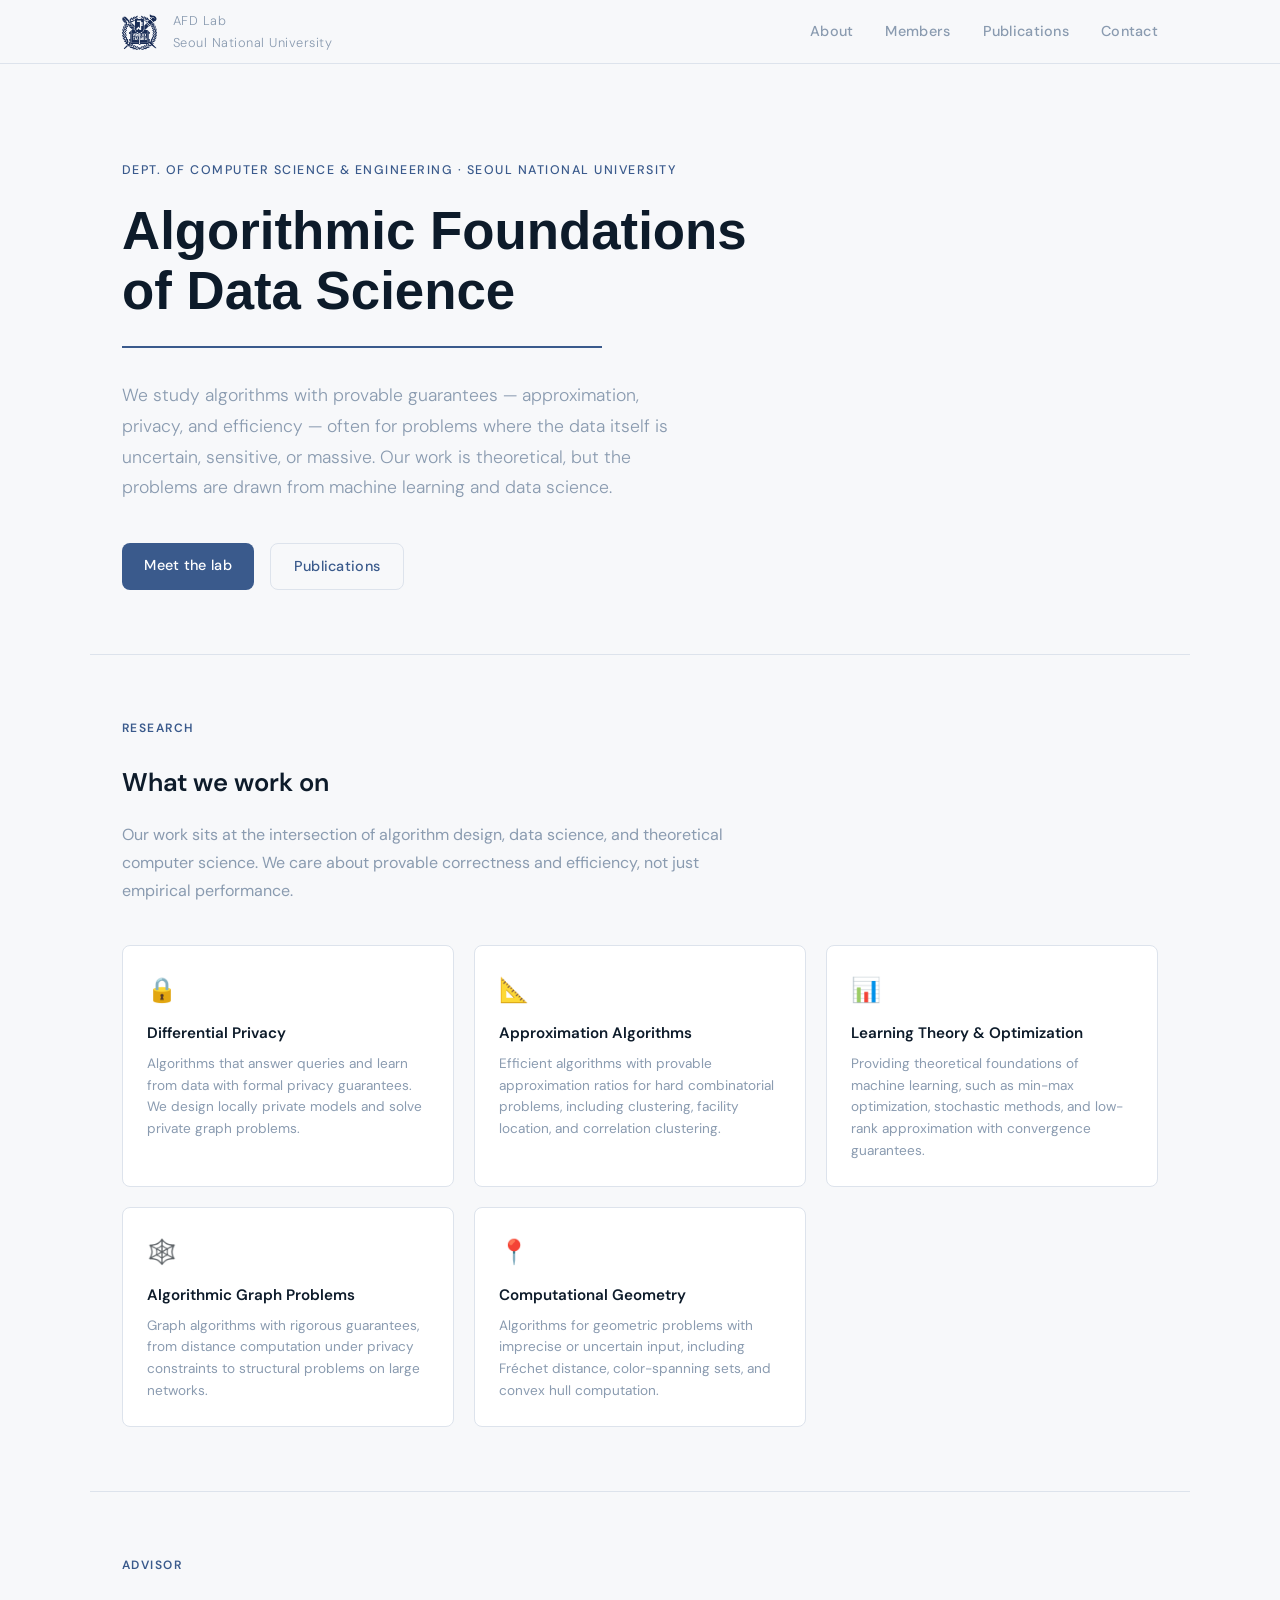
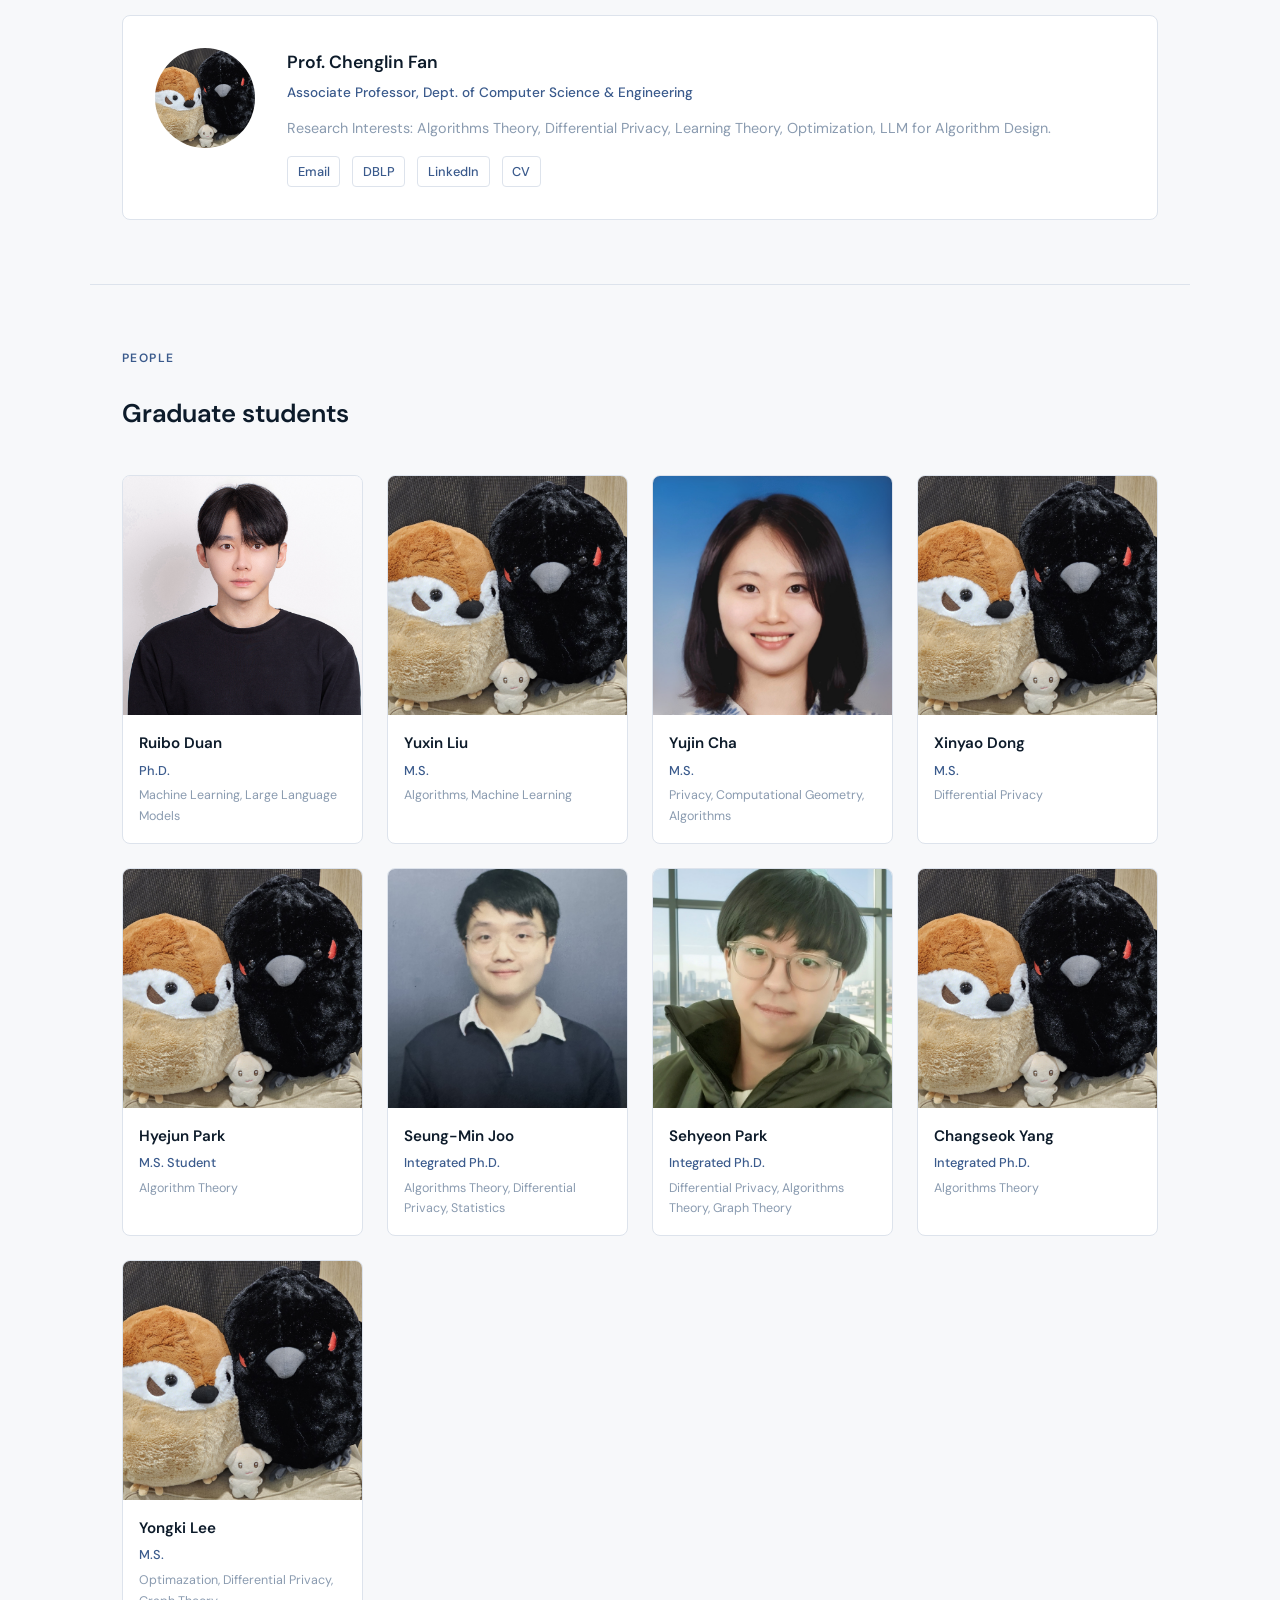
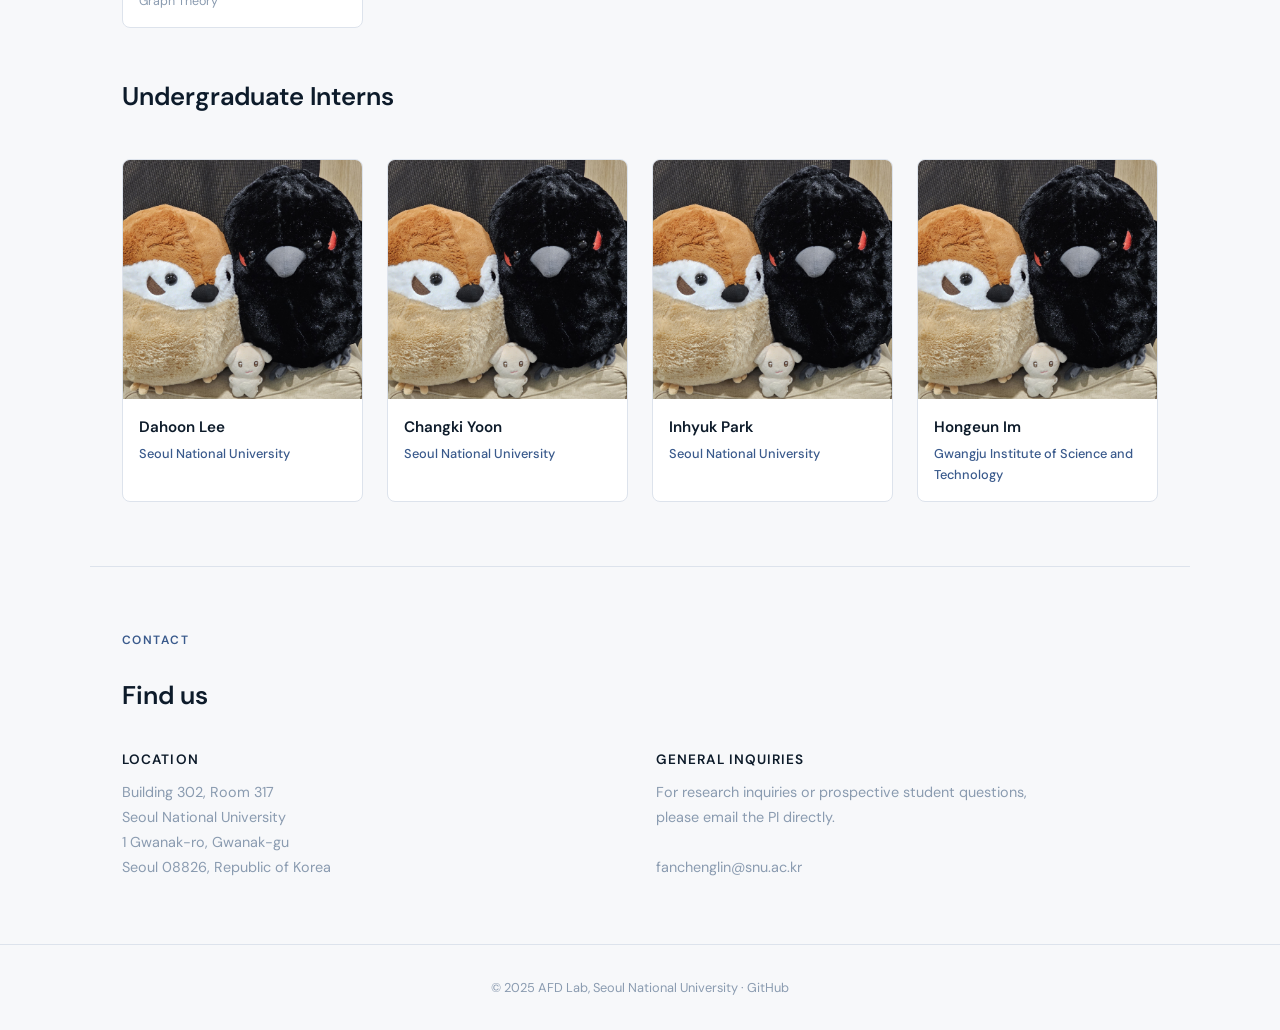
==== index.html @ 04017cc4 "Add Seung-Min Joo profile" ====
<!DOCTYPE html>
<html lang="en">
<head>
  <meta charset="UTF-8" />
  <meta name="viewport" content="width=device-width, initial-scale=1.0" />
  <title>AFD Lab — Seoul National University</title>
  <meta name="description" content="Algorithmic Foundations for Data Science Lab, Dept. of Computer Science & Engineering, Seoul National University." />
  <link rel="stylesheet" href="css/style.css" />
  <link rel="icon" href="./img/favicon.png">
</head>
<body>

<!-- ── Navigation ── -->
<nav>
  <div class="nav-inner">
    <a href="index.html", style="display: flex; align-items: center; justify-content: flex-start;">
      <img src="img/snu_ui.png" alt="SNU" class="nav-logo-img">
      <div class="nav-logo">
        <span>AFD Lab</span>
        <span>Seoul National University</span>
      </div>
    </a>
    <ul class="nav-links">
      <li><a href="#about">About</a></li>
      <li><a href="#members">Members</a></li>
      <li><a href="publications.html">Publications</a></li>
      <li><a href="#contact">Contact</a></li>
    </ul>
  </div>
</nav>

<!-- ── Hero ── -->
<header class="hero">
  <p class="hero-eyebrow">Dept. of Computer Science &amp; Engineering · Seoul National University</p>
  <h1>Algorithmic Foundations<br>of Data Science</h1>
  <div class="hero-rule" aria-hidden="true"></div>
  <p class="hero-desc">
    <!-- We design algorithms with rigorous theoretical guarantees for large-scale data problems —
    from differential privacy to graph algorithms and beyond. -->
    We study algorithms with provable guarantees — approximation, privacy, and efficiency — 
    often for problems where the data itself is uncertain, sensitive, or massive. 
    Our work is theoretical, but the problems are drawn from machine learning and data science.
  </p>
  <div class="hero-cta">
    <a href="#members" class="btn btn-primary">Meet the lab</a>
    <a href="publications.html" class="btn btn-ghost">Publications</a>
  </div>
</header>

<!-- ── Research ── -->
<section id="about">
  <p class="section-label">Research</p>
  <h2 class="section-title">What we work on</h2>
  <p class="section-body">
    Our work sits at the intersection of algorithm design, data science, and theoretical computer science.
    We care about provable correctness and efficiency, not just empirical performance.
  </p>
  <div class="research-grid">
    <div class="research-card">
      <div class="research-icon">🔒</div>
      <h3>Differential Privacy</h3>
      <p>
        Algorithms that answer queries and learn from data with formal privacy guarantees.
        We design locally private models and solve private graph problems. 
      </p>
    </div>
    <div class="research-card">
      <div class="research-icon">📐</div>
      <h3>Approximation Algorithms</h3>
      <p>
        Efficient algorithms with provable approximation ratios for hard combinatorial problems, 
        including clustering, facility location, and correlation clustering.
      </p>
    </div>
    <div class="research-card">
      <div class="research-icon">📊</div>
      <h3>Learning Theory &amp; Optimization</h3>
      <p>
        Providing theoretical foundations of machine learning, 
        such as min-max optimization, stochastic methods, and low-rank approximation with convergence guarantees.
      </p>
    </div>
    <div class="research-card">
      <div class="research-icon">🕸️</div>
      <h3>Algorithmic Graph Problems</h3>
      <p>
        Graph algorithms with rigorous guarantees, from distance computation under privacy constraints to structural problems on large networks.
      </p>
    </div>
    <div class="research-card">
      <div class="research-icon">📍</div>
      <h3>Computational Geometry</h3>
      <p>
        Algorithms for geometric problems with imprecise or uncertain input, including Fréchet distance, color-spanning sets, and convex hull computation.
      </p>
    </div>
  </div>
</section>

<!-- ── PI ── -->
<section id="pi">
  <p class="section-label">Advisor</p>
  <div class="pi-card">
    <div class="pi-photo" aria-label="Professor photo"><img src="img/truefalse.jpg" alt="Lab mascot"></div>
    <div class="pi-info">
      <h3>Prof. Chenglin Fan</h3>
      <p class="pi-title">Associate Professor, Dept. of Computer Science &amp; Engineering</p>
      <p>
        Research Interests: Algorithms Theory, Differential Privacy, Learning Theory, Optimization, LLM for Algorithm Design.
      </p>
      <div class="pi-links">
        <a href="mailto:fanchenglin@snu.ac.kr" class="pi-link">Email</a>
        <a href="https://dblp.org/pid/76/8243.html" class="pi-link">DBLP</a>
        <a href="https://www.linkedin.com/in/chenglin-fan-3a38b0a1/" class="pi-link">LinkedIn</a>
        <a href="#" class="pi-link">CV</a>
      </div>
    </div>
  </div>
</section>

<!-- ── Members ── -->
<section id="members">
  <p class="section-label">People</p>
  <h2 class="section-title">Graduate students</h2>
  <div class="members-grid", style="margin-bottom: 3rem">

    <a href="members/ruibo-duan.html" class="member-card">
      <div class="member-photo"><img src="img/ruibo-duan.jpg" alt="Ruibo Duan" style="object-position: center 24%;"></div>
      <div class="member-info">
        <h3>Ruibo Duan</h3>
        <p class="role">Ph.D.</p>
        <p class="research">Machine Learning, Large Language Models</p>
      </div>
    </a>

    <a href="members/template.html" class="member-card">
      <div class="member-photo"><img src="img/truefalse.jpg" alt="Lab mascot"></div>
      <div class="member-info">
        <h3>Yuxin Liu</h3>
        <p class="role">M.S.</p>
        <p class="research">Algorithms, Machine Learning</p>
      </div>
    </a>

    <a href="members/cha-yujin.html" class="member-card">
      <div class="member-photo"><img src="img/cha-yujin.JPG" alt="Lab mascot"></div>
      <div class="member-info">
        <h3>Yujin Cha</h3>
        <p class="role">M.S.</p>
        <p class="research">Privacy, Computational Geometry, Algorithms</p>
      </div>
    </a>
    <a href="members/template.html" class="member-card">
      <div class="member-photo"><img src="img/truefalse.jpg" alt="Lab mascot"></div>
      <div class="member-info">
        <h3>Xinyao Dong</h3>
        <p class="role">M.S.</p>
        <p class="research">Differential Privacy</p>
      </div>
    </a>
    <a href="members/park-hyejun.html" class="member-card">
      <div class="member-photo"><img src="img/truefalse.jpg" alt="Lab mascot"></div>
      <div class="member-info">
        <h3>Hyejun Park</h3>
        <p class="role">M.S. Student</p>
        <p class="research">Algorithm Theory</p>
      </div>
    </a>
    <a href="members/joo-seungmin.html" class="member-card">
      <div class="member-photo"><img src="img/joo-seungmin.jpg" alt="Seung-Min Joo"></div>
      <div class="member-info">
        <h3>Seung-Min Joo</h3>
        <p class="role">Integrated Ph.D.</p>
        <p class="research">Algorithms Theory, Differential Privacy, Statistics</p>
      </div>
    </a>
    <a href="members/park-sehyeon.html" class="member-card">
      <div class="member-photo"><img src="img/park-sehyeon.jpg" alt="Lab mascot"></div>
      <div class="member-info">
        <h3>Sehyeon Park</h3>
        <p class="role">Integrated Ph.D.</p>
        <p class="research">Differential Privacy, Algorithms Theory, Graph Theory</p>
      </div>
    </a>
    <a href="members/template.html" class="member-card">
      <div class="member-photo"><img src="img/truefalse.jpg" alt="Lab mascot"></div>
      <div class="member-info">
        <h3>Changseok Yang</h3>
        <p class="role">Integrated Ph.D.</p>
        <p class="research">Algorithms Theory</p>
      </div>
    </a>
    <a href="members/template.html" class="member-card">
      <div class="member-photo"><img src="img/truefalse.jpg" alt="Lab mascot"></div>
      <div class="member-info">
        <h3>Yongki Lee</h3>
        <p class="role">M.S.</p>
        <p class="research">Optimazation, Differential Privacy, Graph Theory</p>
      </div>
    </a>
  </div>


  <h2 class="section-title">Undergraduate Interns</h2>

  <div class="members-grid">
    <a class="member-card">
      <div class="member-photo"><img src="img/truefalse.jpg" alt="Lab mascot"></div>
      <div class="member-info">
        <h3>Dahoon Lee</h3>
        <p class="role">Seoul National University</p>
      </div>
    </a>
    <a class="member-card">
      <div class="member-photo"><img src="img/truefalse.jpg" alt="Lab mascot"></div>
      <div class="member-info">
        <h3>Changki Yoon</h3>
        <p class="role">Seoul National University</p>
      </div>
    </a>
    <a class="member-card">
      <div class="member-photo"><img src="img/truefalse.jpg" alt="Lab mascot"></div>
      <div class="member-info">
        <h3>Inhyuk Park</h3>
        <p class="role">Seoul National University</p>
      </div>
    </a>
    <a class="member-card">
      <div class="member-photo"><img src="img/truefalse.jpg" alt="Lab mascot"></div>
      <div class="member-info">
        <h3>Hongeun Im</h3>
        <p class="role">Gwangju Institute of Science and Technology</p>
      </div>
    </a>

  </div>

</section>


<!-- ── Contact ── -->
<section id="contact">
  <p class="section-label">Contact</p>
  <h2 class="section-title">Find us</h2>
  <div class="contact-grid">
    <div class="contact-block">
      <h3>Location</h3>
      <p>
        Building 302, Room 317<br>
        Seoul National University<br>
        1 Gwanak-ro, Gwanak-gu<br>
        Seoul 08826, Republic of Korea
      </p>
    </div>
    <div class="contact-block">
      <h3>General Inquiries</h3>
      <p>
        For research inquiries or prospective student questions,<br>
        please email the PI directly.<br><br>
        <a href="mailto:prof@snu.ac.kr">fanchenglin@snu.ac.kr</a>
      </p>
    </div>
  </div>
</section>

<footer>
  <p>© 2025 AFD Lab, Seoul National University · <a href="https://github.com/snu-afd" style="color:inherit">GitHub</a></p>
</footer>

</body>
</html>
---- css/style.css ----
@import url('https://fonts.googleapis.com/css2?family=DM+Sans:ital,opsz,wght@0,9..40,300;0,9..40,400;0,9..40,500;0,9..40,600;1,9..40,300&family=Playfair+Display:wght@600&display=swap');

/* ── Tokens ── */
:root {
  --bg:         #F7F8FA;
  --surface:    #FFFFFF;
  --navy:       #0D1B2A;
  --accent:     #3A5A8C;
  --accent-lt:  #E8EEF6;
  --muted:      #8A9BB0;
  --border:     #DDE3EC;
  --text:       #1E2D40;
  --radius:     8px;
  --max-w:      1100px;
  --nav-h:      64px;
}

/* ── Reset ── */
*, *::before, *::after { box-sizing: border-box; margin: 0; padding: 0; }
html { scroll-behavior: smooth; }
body {
  font-family: 'DM Sans', system-ui, sans-serif;
  background: var(--bg);
  color: var(--text);
  line-height: 1.65;
  font-size: 16px;
}
img { display: block; max-width: 100%; }
a { color: inherit; text-decoration: none; }

/* ── Nav ── */
nav {
  position: sticky;
  top: 0;
  z-index: 100;
  height: var(--nav-h);
  background: rgba(247,248,250,0.92);
  backdrop-filter: blur(10px);
  border-bottom: 1px solid var(--border);
  display: flex;
  align-items: center;
}
.nav-inner {
  max-width: var(--max-w);
  margin: 0 auto;
  padding: 0 2rem;
  width: 100%;
  display: flex;
  align-items: center;
  justify-content: space-between;
}
.nav-logo-img {
  height:36px; 
  width:auto; 
  margin-right: 1rem;
}
.nav-logo {
  font-family: 'Playfair Display', Georgia, serif;
  font-size: 1.15rem;
  color: var(--navy);
  letter-spacing: 0.01em;
}
.nav-logo span {
  font-family: 'DM Sans', sans-serif;
  font-weight: 300;
  font-size: 0.8rem;
  color: var(--muted);
  display: block;
  letter-spacing: 0.04em;
}
.nav-links {
  display: flex;
  gap: 2rem;
  list-style: none;
}
.nav-links a {
  font-size: 0.9rem;
  font-weight: 500;
  color: var(--muted);
  letter-spacing: 0.02em;
  transition: color 0.2s;
}
.nav-links a:hover,
.nav-links a.active { color: var(--accent); }

/* ── Hero ── */
.hero {
  max-width: var(--max-w);
  margin: 0 auto;
  padding: 6rem 2rem 4rem;
}
.hero-eyebrow {
  font-size: 0.78rem;
  font-weight: 500;
  letter-spacing: 0.12em;
  text-transform: uppercase;
  color: var(--accent);
  margin-bottom: 1.25rem;
}
.hero-mascot {
  display:flex; 
  align-items:center; 
  justify-content: flex-start;
  gap:1.3rem;
}
.hero h1 {
  font-family: 'Open Sans', sans-serif;
  font-size: clamp(2.4rem, 5vw, 3.3rem);
  /* font-size: 2.4rem; */
  color: var(--navy);
  line-height: 1.15;
  max-width: 700px;
  margin-bottom: 0.5rem;
}

/* Signature: animated rule */
.hero-rule {
  height: 2px;
  background: var(--accent);
  width: 0;
  margin: 1.5rem 0 2rem;
  animation: drawLine 0.9s cubic-bezier(0.4, 0, 0.2, 1) 0.3s forwards;
}
@keyframes drawLine {
  to { width: min(480px, 100%); }
}
@media (prefers-reduced-motion: reduce) {
  .hero-rule { animation: none; width: min(480px, 100%); }
}

.hero-desc {
  font-size: 1.1rem;
  font-weight: 300;
  color: var(--muted);
  max-width: 560px;
  line-height: 1.75;
}
.hero-cta {
  display: flex;
  gap: 1rem;
  margin-top: 2.5rem;
  flex-wrap: wrap;
}
.btn {
  display: inline-block;
  padding: 0.65rem 1.4rem;
  border-radius: var(--radius);
  font-size: 0.9rem;
  font-weight: 500;
  letter-spacing: 0.02em;
  transition: background 0.2s, color 0.2s, box-shadow 0.2s;
  cursor: pointer;
  border: none;
}
.btn-primary {
  background: var(--accent);
  color: #fff;
}
.btn-primary:hover { background: #2e4a75; box-shadow: 0 4px 14px rgba(58,90,140,0.25); }
.btn-ghost {
  background: transparent;
  color: var(--accent);
  border: 1.5px solid var(--border);
}
.btn-ghost:hover { background: var(--accent-lt); border-color: var(--accent); }

/* ── Sections ── */
section {
  max-width: var(--max-w);
  margin: 0 auto;
  padding: 4rem 2rem;
  border-top: 1px solid var(--border);
}
.section-label {
  font-size: 0.75rem;
  font-weight: 600;
  letter-spacing: 0.12em;
  text-transform: uppercase;
  color: var(--accent);
  margin-bottom: 1.5rem;
}
.section-title {
  font-size: 1.6rem;
  font-weight: 600;
  color: var(--navy);
  margin-bottom: 1rem;
}
.section-body {
  font-size: 1rem;
  color: var(--muted);
  max-width: 640px;
  line-height: 1.75;
}

/* ── Research areas ── */
.research-grid {
  display: grid;
  grid-template-columns: repeat(auto-fill, minmax(260px, 1fr));
  gap: 1.25rem;
  margin-top: 2.5rem;
}
.research-card {
  background: var(--surface);
  border: 1px solid var(--border);
  border-radius: var(--radius);
  padding: 1.5rem;
  transition: box-shadow 0.2s, border-color 0.2s;
}
.research-card:hover {
  box-shadow: 0 4px 20px rgba(13,27,42,0.07);
  border-color: var(--accent);
}
.research-icon {
  font-size: 1.5rem;
  margin-bottom: 0.75rem;
}
.research-card h3 {
  font-size: 0.95rem;
  font-weight: 600;
  color: var(--navy);
  margin-bottom: 0.4rem;
}
.research-card p {
  font-size: 0.85rem;
  color: var(--muted);
  line-height: 1.6;
}

/* ── Members ── */
.members-grid {
  display: grid;
  grid-template-columns: repeat(auto-fill, minmax(200px, 1fr));
  gap: 1.5rem;
  margin-top: 2.5rem;
}
.member-card {
  background: var(--surface);
  border: 1px solid var(--border);
  border-radius: var(--radius);
  overflow: hidden;
  transition: box-shadow 0.2s, transform 0.2s;
  cursor: pointer;
  text-decoration: none;
  display: block;
  color: inherit;
}
.member-card:hover {
  box-shadow: 0 6px 24px rgba(13,27,42,0.1);
  transform: translateY(-2px);
}
.member-photo {
  width: 100%;
  aspect-ratio: 1;
  object-fit: cover;
  background: var(--accent-lt);
  display: flex;
  align-items: center;
  justify-content: center;
  font-size: 2.5rem;
  color: var(--accent);
}
.member-photo img {
  width: 100%;
  height: 100%;
  object-fit: cover;
}
.member-info {
  padding: 1rem;
}
.member-info h3 {
  font-size: 0.95rem;
  font-weight: 600;
  color: var(--navy);
}
.member-info .role {
  font-size: 0.8rem;
  color: var(--accent);
  margin-top: 0.2rem;
  font-weight: 500;
}
.member-info .research {
  font-size: 0.78rem;
  color: var(--muted);
  margin-top: 0.3rem;
}

/* ── PI card ── */
.pi-card {
  display: flex;
  gap: 2rem;
  background: var(--surface);
  border: 1px solid var(--border);
  border-radius: var(--radius);
  padding: 2rem;
  margin-top: 2.5rem;
  align-items: flex-start;
}
.pi-photo {
  width: 100px;
  height: 100px;
  border-radius: 50%;
  background: var(--accent-lt);
  flex-shrink: 0;
  overflow: hidden;
  display: flex;
  align-items: center;
  justify-content: center;
  font-size: 2rem;
  color: var(--accent);
}
.pi-info h3 {
  font-size: 1.1rem;
  font-weight: 600;
  color: var(--navy);
}
.pi-info .pi-title {
  font-size: 0.85rem;
  color: var(--accent);
  font-weight: 500;
  margin-top: 0.2rem;
}
.pi-info p {
  font-size: 0.9rem;
  color: var(--muted);
  margin-top: 0.75rem;
  line-height: 1.7;
}
.pi-links {
  display: flex;
  gap: 0.75rem;
  margin-top: 1rem;
  flex-wrap: wrap;
}
.pi-link {
  font-size: 0.8rem;
  font-weight: 500;
  color: var(--accent);
  border: 1px solid var(--border);
  border-radius: 4px;
  padding: 0.25rem 0.6rem;
  transition: background 0.15s;
}
.pi-link:hover { background: var(--accent-lt); }

/* ── Publications ── */
.pub-list {
  display: flex;
  flex-direction: column;
  gap: 1.25rem;
  margin-top: 2rem;
}
.pub-item {
  background: var(--surface);
  border: 1px solid var(--border);
  border-radius: var(--radius);
  padding: 1.25rem 1.5rem;
  transition: border-color 0.2s;
}
.pub-item:hover { border-color: var(--accent); }
.pub-year {
  font-size: 0.75rem;
  font-weight: 600;
  color: var(--accent);
  letter-spacing: 0.08em;
  margin-bottom: 0.35rem;
}
.pub-title {
  font-size: 0.95rem;
  font-weight: 600;
  color: var(--navy);
  line-height: 1.4;
}
.pub-authors {
  font-size: 0.83rem;
  color: var(--muted);
  margin-top: 0.25rem;
}
.pub-venue {
  font-size: 0.82rem;
  color: var(--accent);
  font-style: italic;
  margin-top: 0.2rem;
}
.pub-links {
  display: flex;
  gap: 0.5rem;
  margin-top: 0.75rem;
}
.pub-badge {
  font-size: 0.75rem;
  font-weight: 500;
  padding: 0.2rem 0.55rem;
  border-radius: 4px;
  background: var(--accent-lt);
  color: var(--accent);
  transition: background 0.15s;
}
.pub-badge:hover { background: var(--accent); color: #fff; }

/* ── Contact ── */
.contact-grid {
  display: grid;
  grid-template-columns: 1fr 1fr;
  gap: 2rem;
  margin-top: 2rem;
}
.contact-block h3 {
  font-size: 0.85rem;
  font-weight: 600;
  text-transform: uppercase;
  letter-spacing: 0.08em;
  color: var(--navy);
  margin-bottom: 0.5rem;
}
.contact-block p, .contact-block a {
  font-size: 0.9rem;
  color: var(--muted);
  line-height: 1.75;
}
.contact-block a:hover { color: var(--accent); }

/* ── Footer ── */
footer {
  border-top: 1px solid var(--border);
  padding: 2rem;
  text-align: center;
  font-size: 0.8rem;
  color: var(--muted);
}

/* ── Responsive ── */
@media (max-width: 640px) {
  .contact-grid { grid-template-columns: 1fr; }
  .pi-card { flex-direction: column; }
  .nav-links { display: none; }
}

/* ── Focus ── */
a:focus-visible, .btn:focus-visible {
  outline: 2px solid var(--accent);
  outline-offset: 3px;
  border-radius: 3px;
}
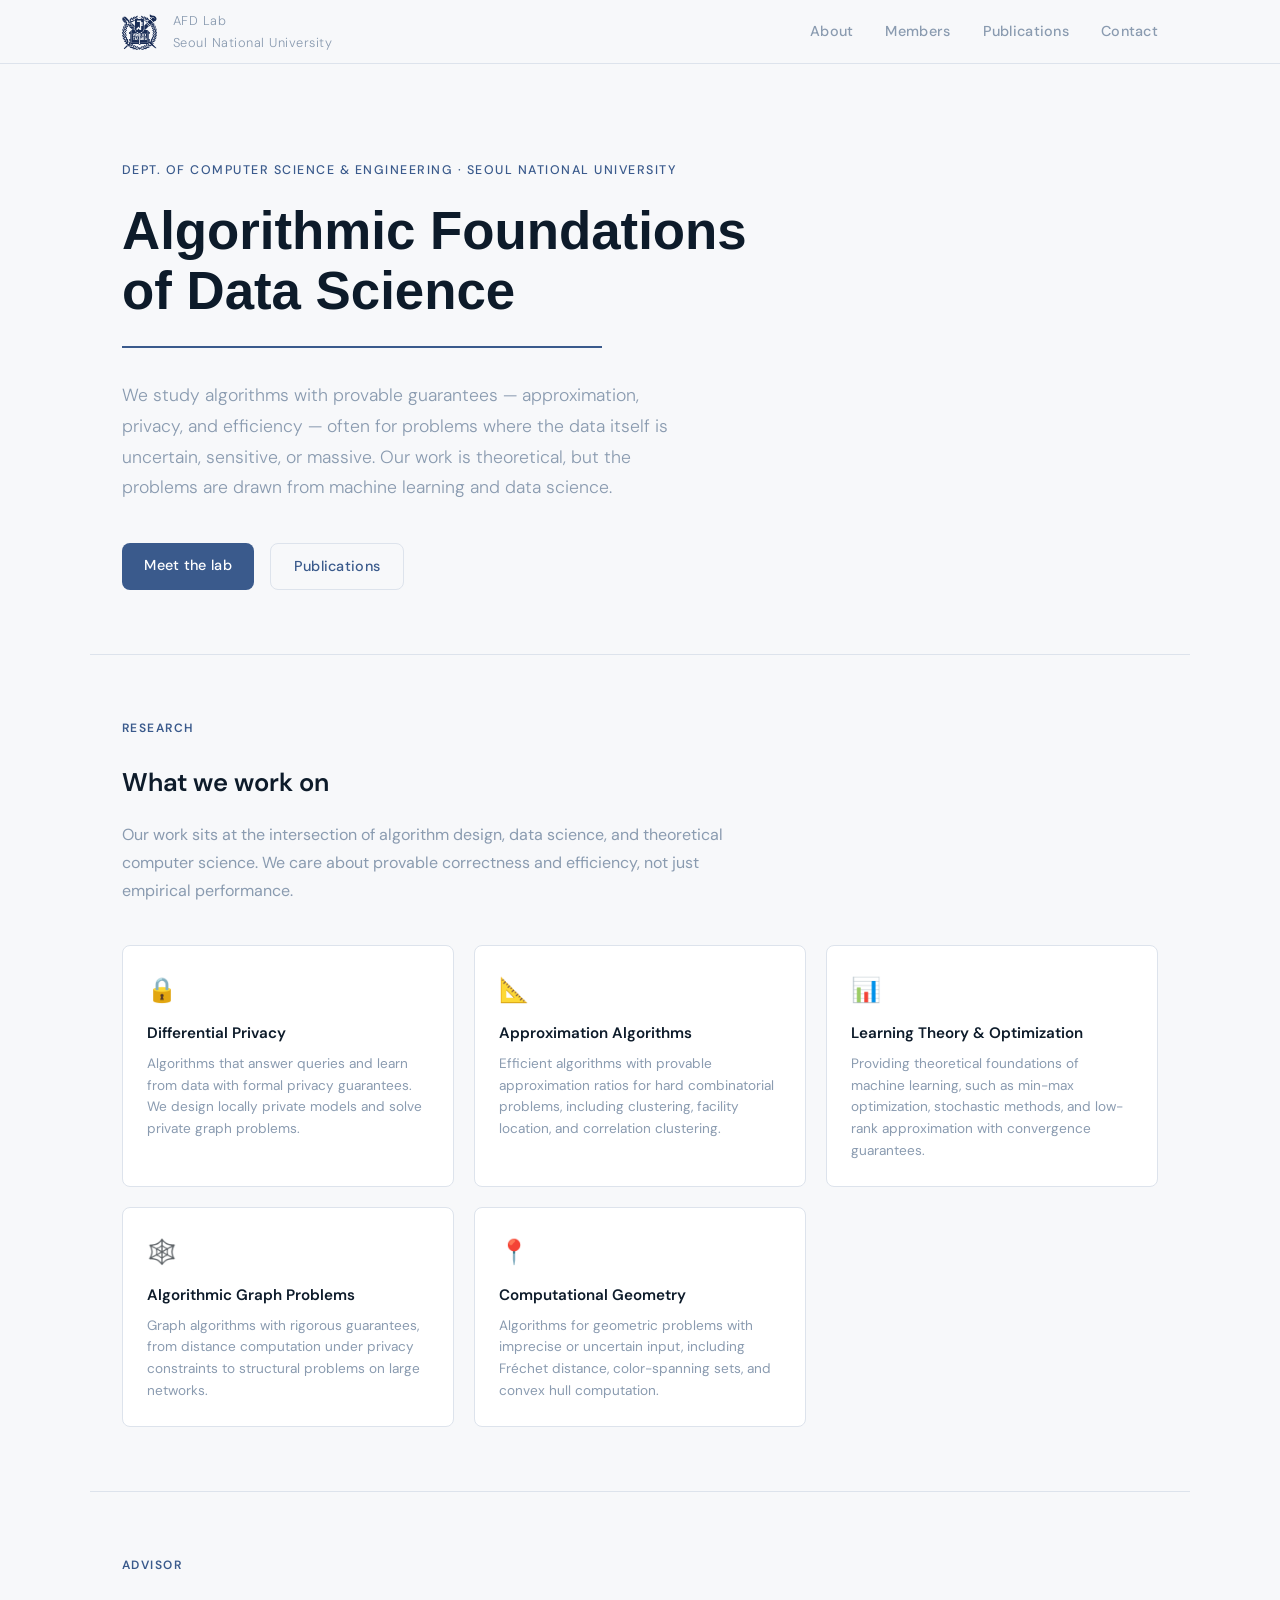
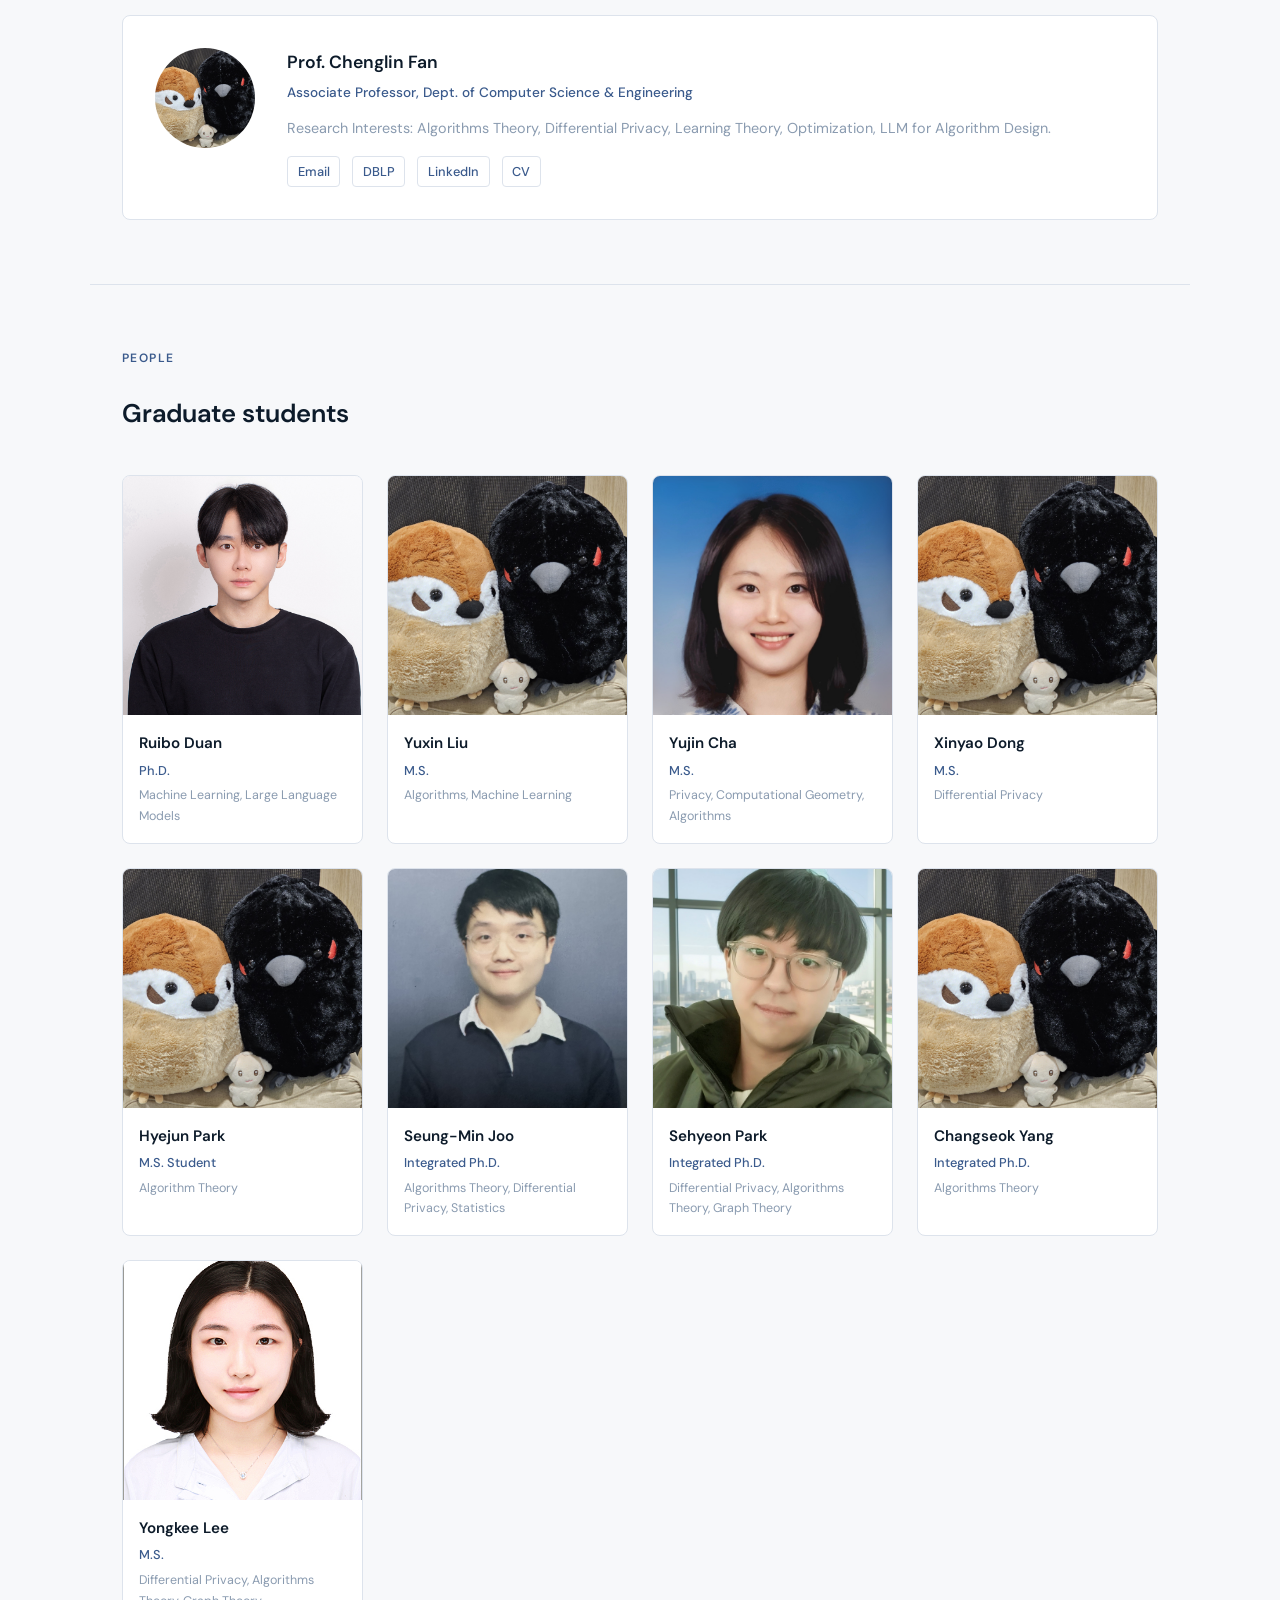
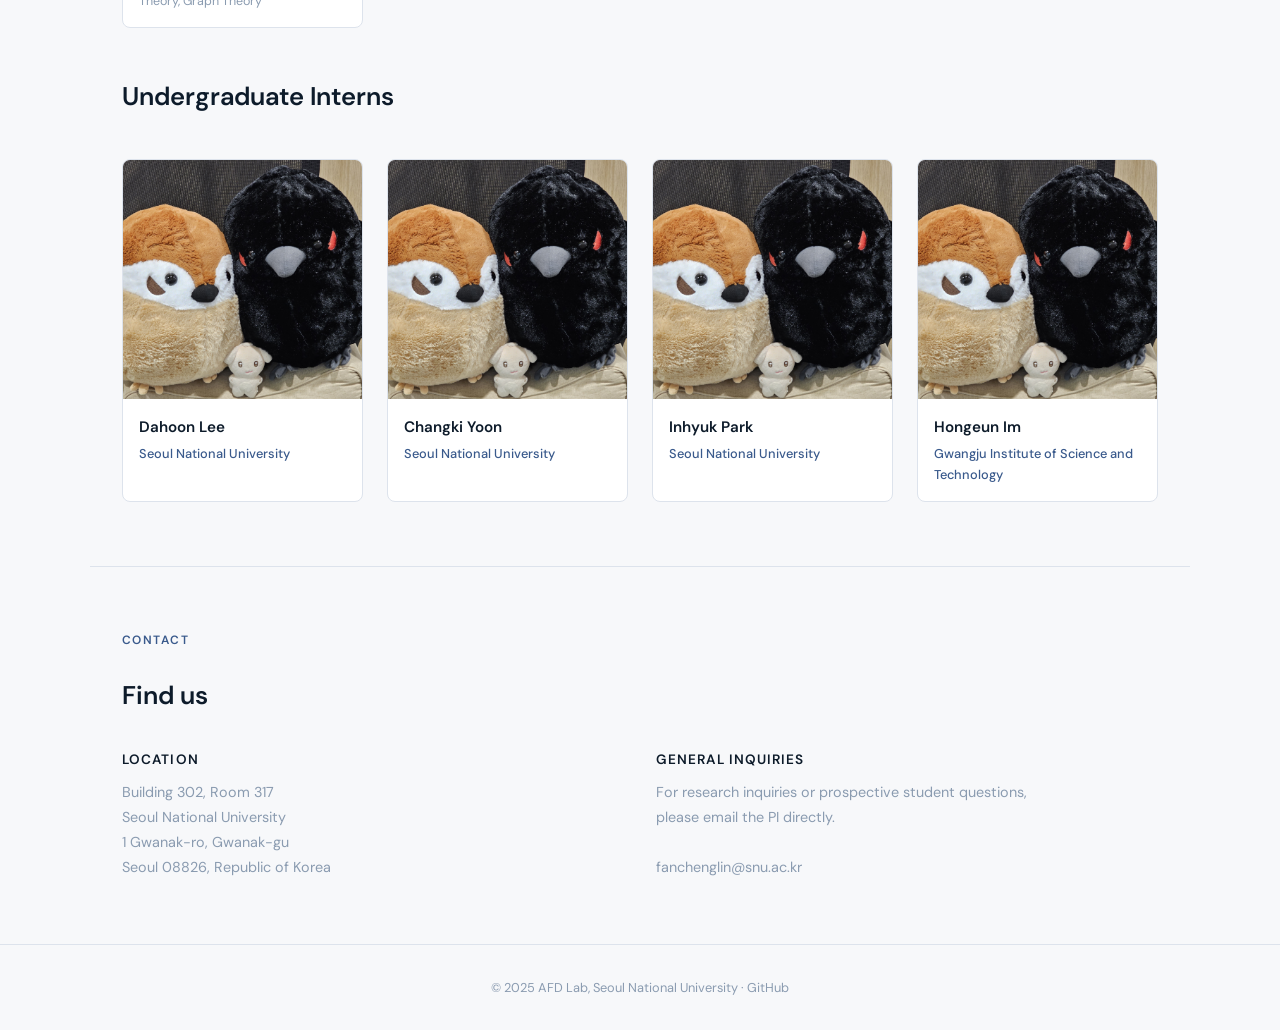
==== commit 72b6541f: "Add Yongkee Lee Profile in index.html" ====
--- a/index.html
+++ b/index.html
@@ -190,12 +190,12 @@
         <p class="research">Algorithms Theory</p>
       </div>
     </a>
-    <a href="members/template.html" class="member-card">
-      <div class="member-photo"><img src="img/truefalse.jpg" alt="Lab mascot"></div>
-      <div class="member-info">
-        <h3>Yongki Lee</h3>
-        <p class="role">M.S.</p>
-        <p class="research">Optimazation, Differential Privacy, Graph Theory</p>
+    <a href="members/lee-yongkee.html" class="member-card">
+      <div class="member-photo"><img src="img/lee-yongkee.jpg" alt="Yongkee Lee"></div>
+      <div class="member-info">
+        <h3>Yongkee Lee</h3>
+        <p class="role">M.S.</p>
+        <p class="research">Differential Privacy, Algorithms Theory, Graph Theory</p>
       </div>
     </a>
   </div>
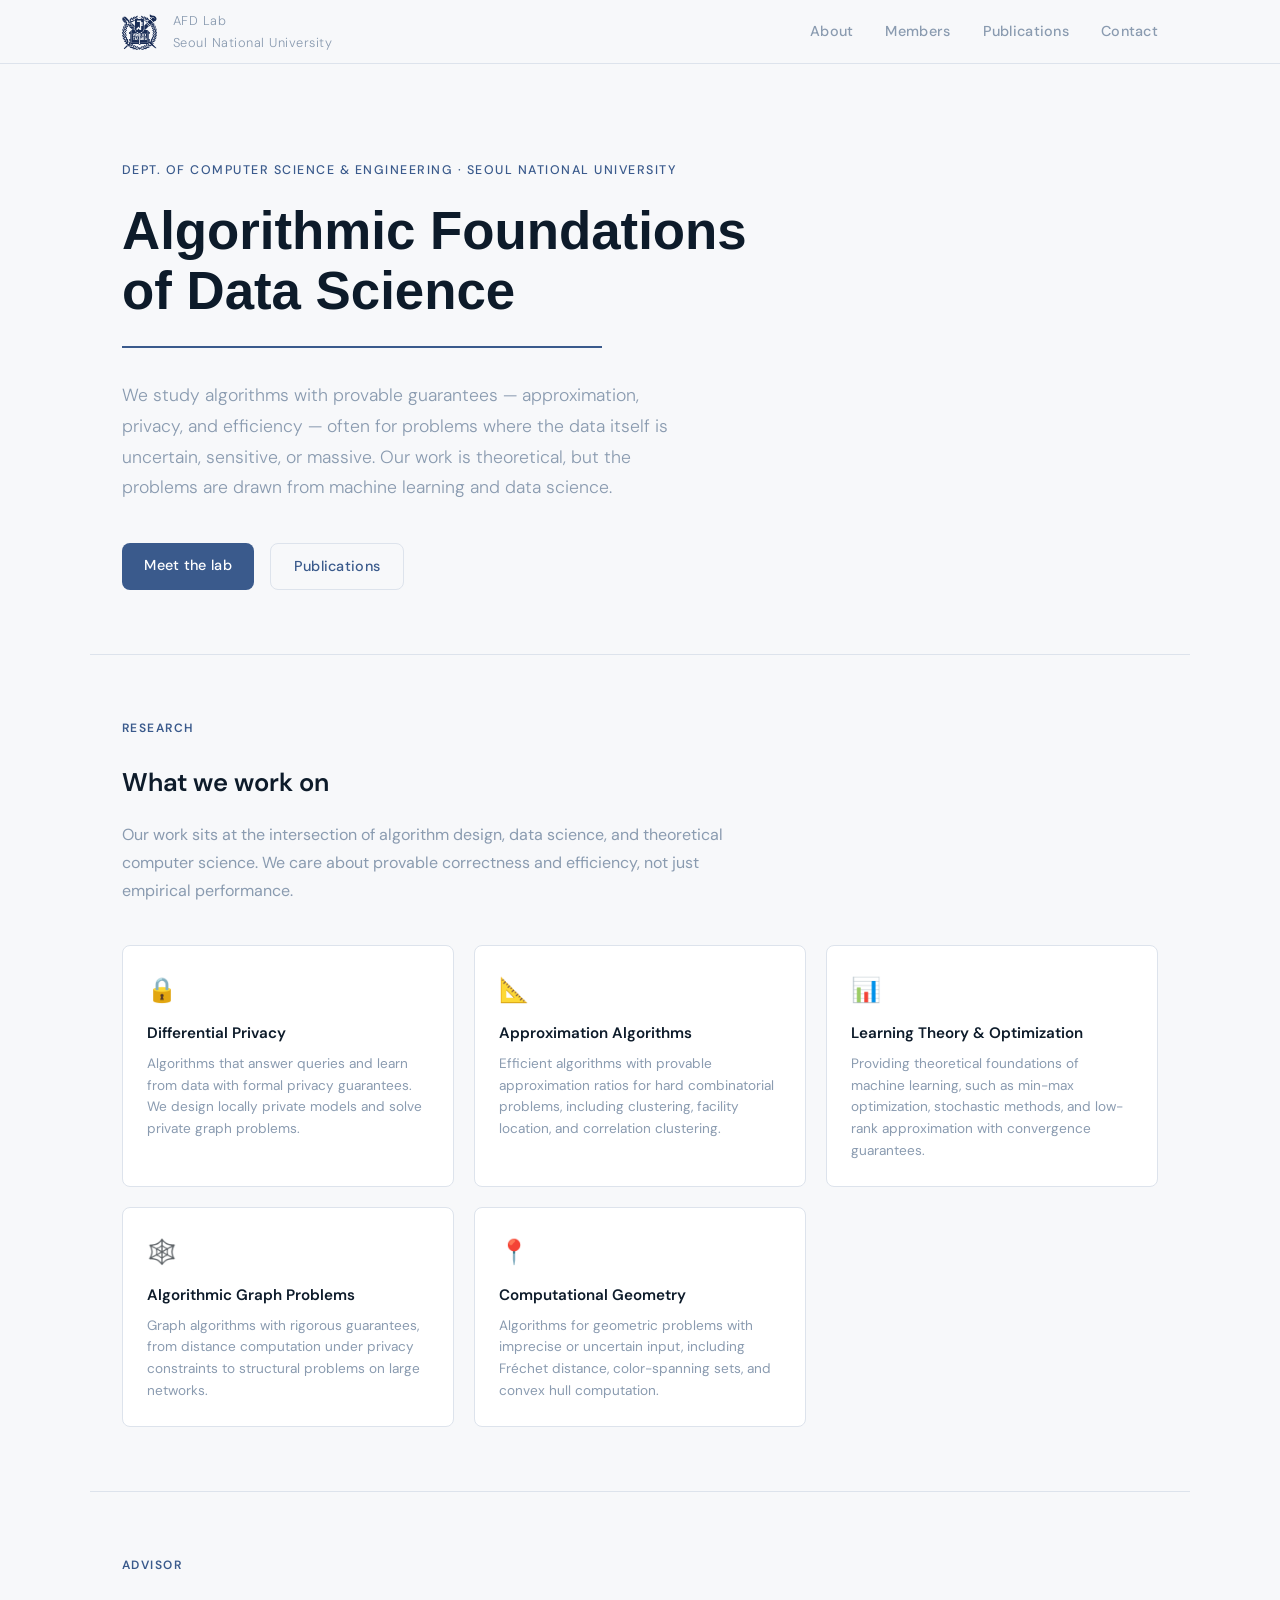
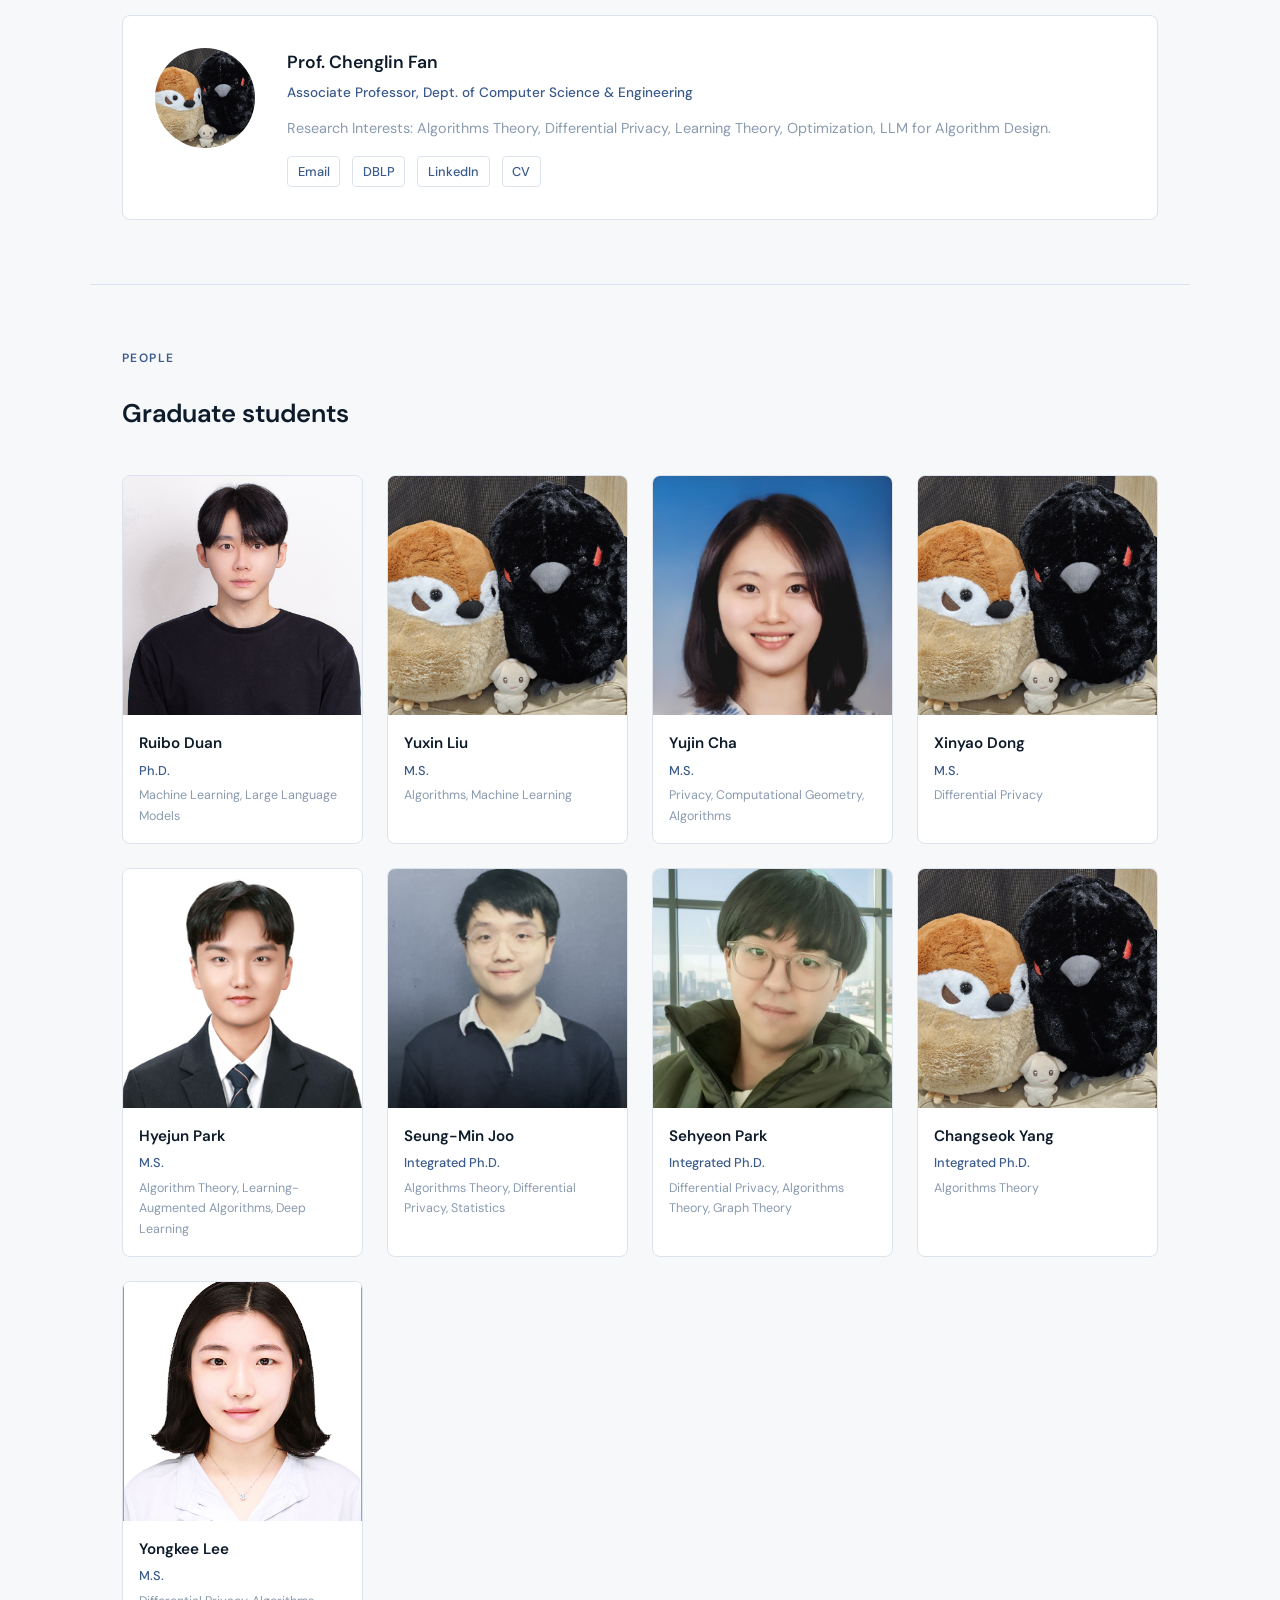
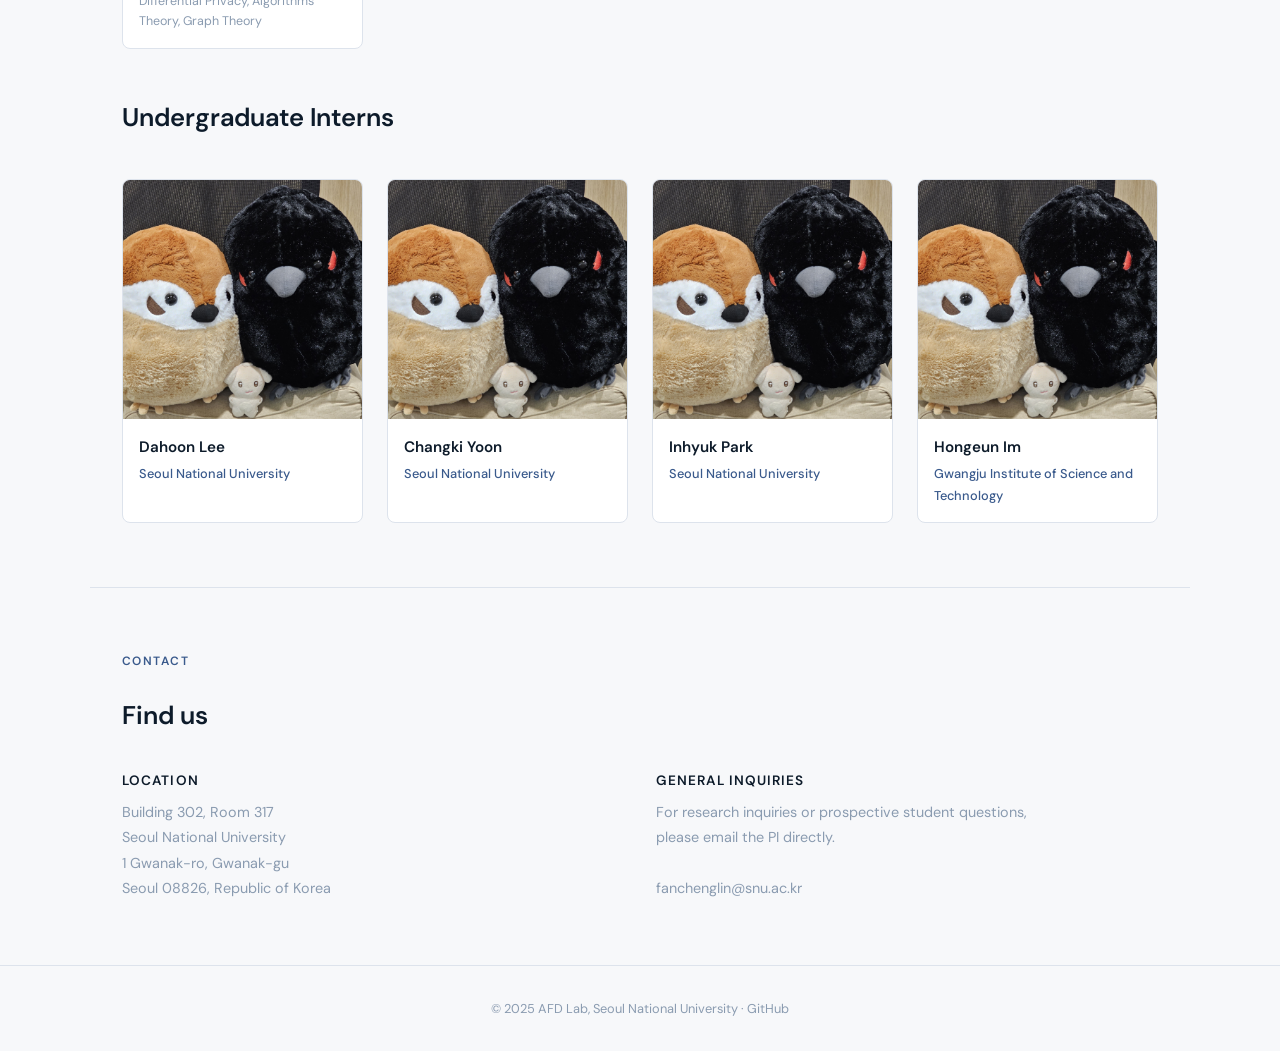
==== commit 537076ba: "Add Hyejun Park Profile" ====
--- a/index.html
+++ b/index.html
@@ -143,7 +143,7 @@
     </a>
 
     <a href="members/cha-yujin.html" class="member-card">
-      <div class="member-photo"><img src="img/cha-yujin.JPG" alt="Lab mascot"></div>
+      <div class="member-photo"><img src="img/cha-yujin.JPG" alt="Yujin Cha"></div>
       <div class="member-info">
         <h3>Yujin Cha</h3>
         <p class="role">M.S.</p>
@@ -159,11 +159,11 @@
       </div>
     </a>
     <a href="members/park-hyejun.html" class="member-card">
-      <div class="member-photo"><img src="img/truefalse.jpg" alt="Lab mascot"></div>
+      <div class="member-photo"><img src="img/park-hyejun.jpg" alt="Hyejun Park" style="object-fit: cover; object-position: center 20%;"></div>
       <div class="member-info">
         <h3>Hyejun Park</h3>
-        <p class="role">M.S. Student</p>
-        <p class="research">Algorithm Theory</p>
+        <p class="role">M.S.</p>
+        <p class="research">Algorithm Theory, Learning-Augmented Algorithms, Deep Learning</p>
       </div>
     </a>
     <a href="members/joo-seungmin.html" class="member-card">
@@ -175,7 +175,7 @@
       </div>
     </a>
     <a href="members/park-sehyeon.html" class="member-card">
-      <div class="member-photo"><img src="img/park-sehyeon.jpg" alt="Lab mascot"></div>
+      <div class="member-photo"><img src="img/park-sehyeon.jpg" alt="Sehyeon Park"></div>
       <div class="member-info">
         <h3>Sehyeon Park</h3>
         <p class="role">Integrated Ph.D.</p>
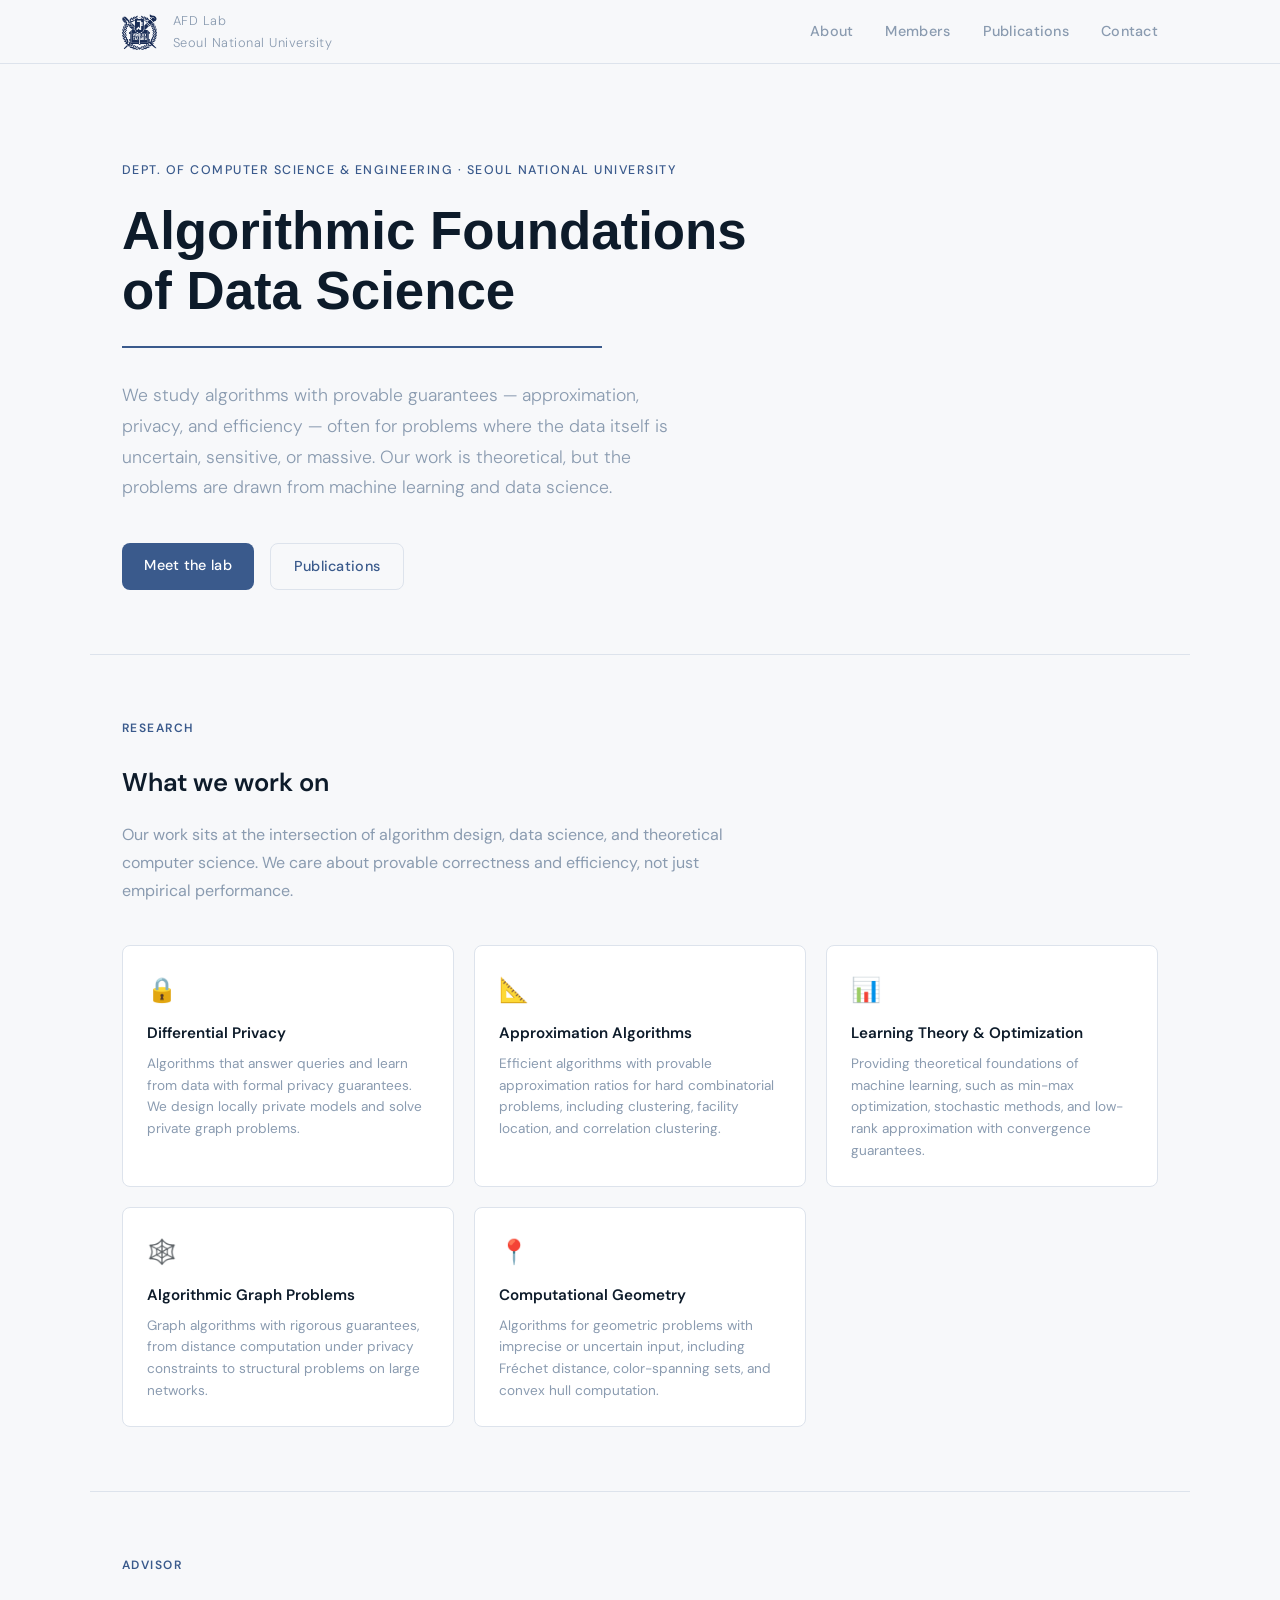
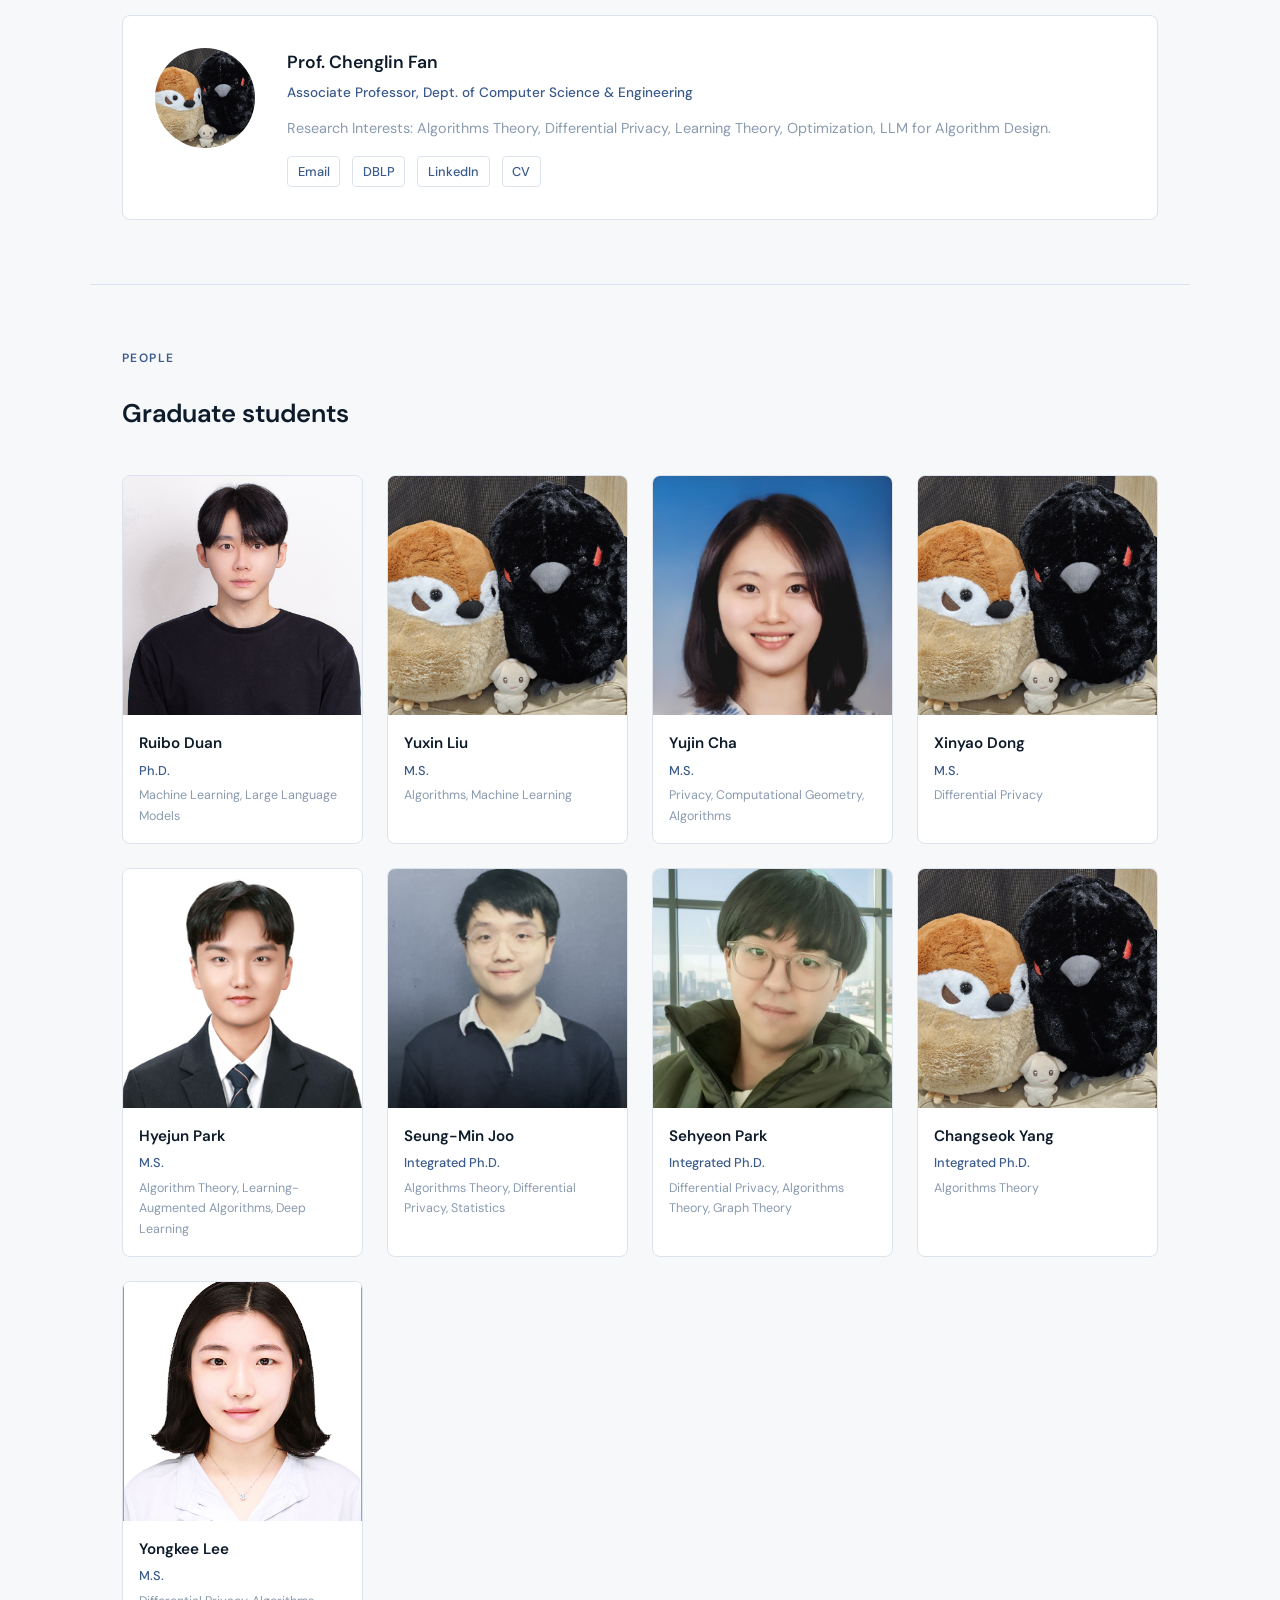
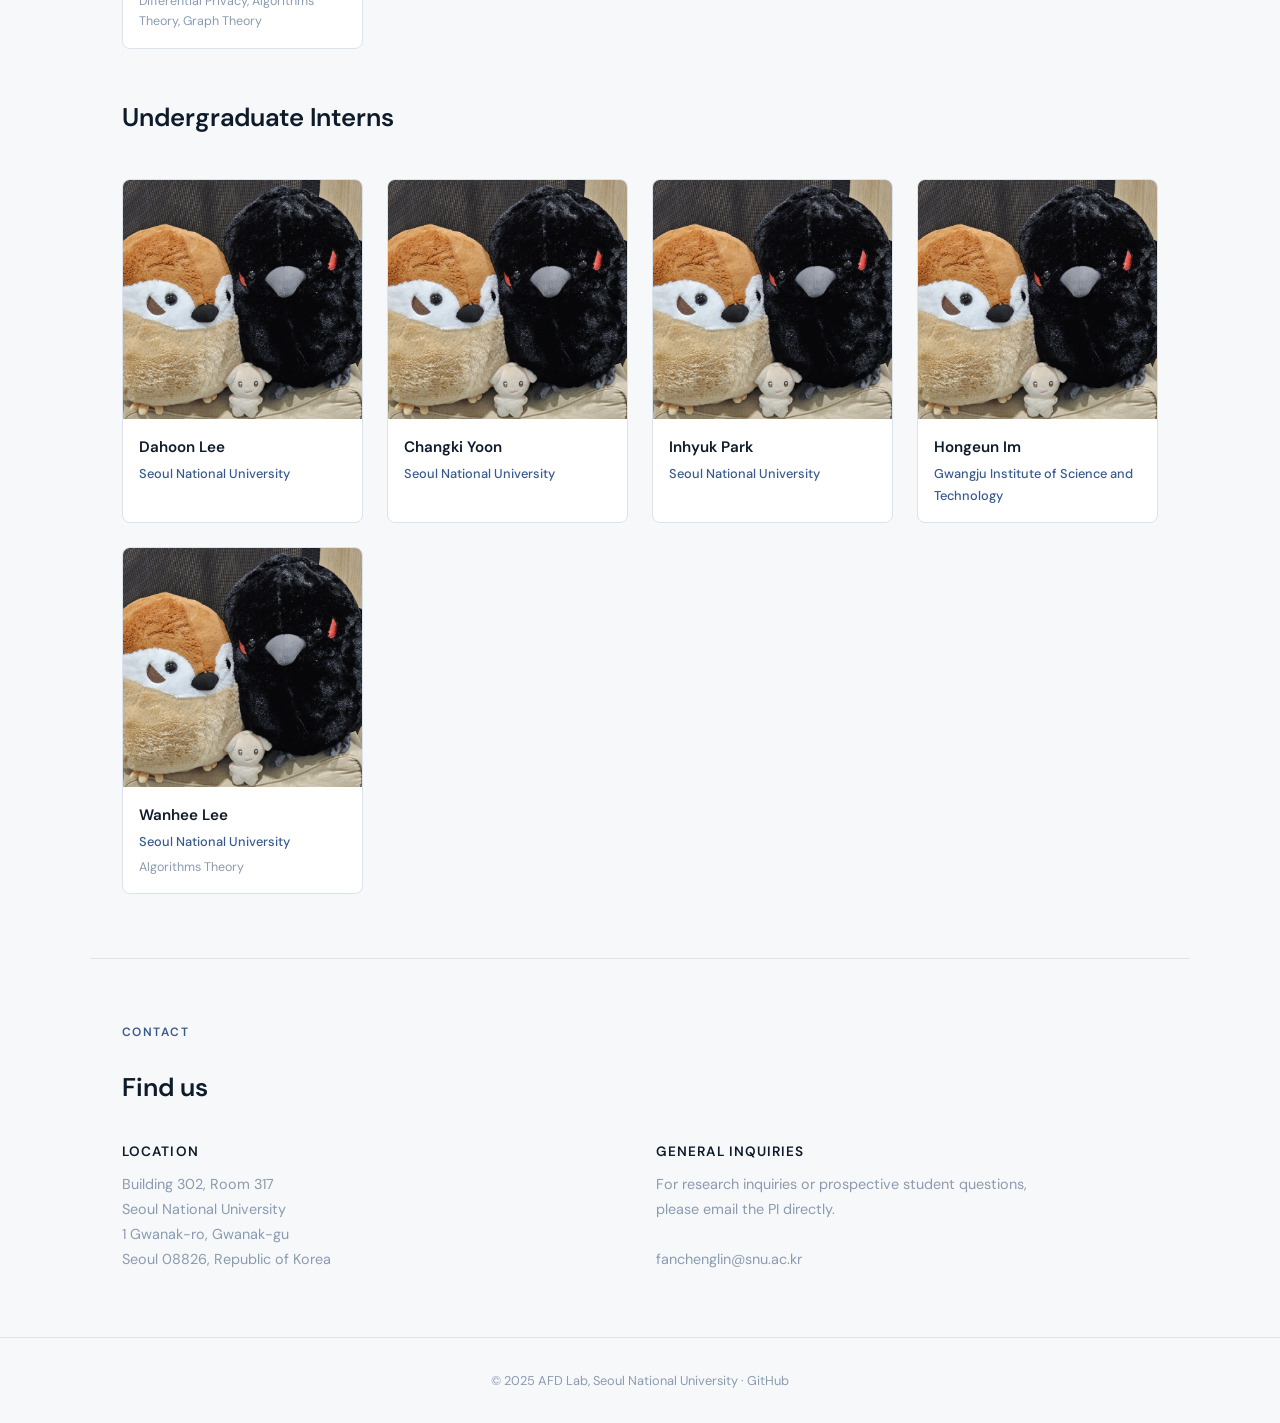
==== commit a05c7b8f: "Added Wanhee Lee Info" ====
--- a/index.html
+++ b/index.html
@@ -205,31 +205,39 @@
 
   <div class="members-grid">
     <a class="member-card">
-      <div class="member-photo"><img src="img/truefalse.jpg" alt="Lab mascot"></div>
+      <div class="member-photo"><img src="img/truefalse.jpg" alt="Dahoon Lee"></div>
       <div class="member-info">
         <h3>Dahoon Lee</h3>
         <p class="role">Seoul National University</p>
       </div>
     </a>
     <a class="member-card">
-      <div class="member-photo"><img src="img/truefalse.jpg" alt="Lab mascot"></div>
+      <div class="member-photo"><img src="img/truefalse.jpg" alt="Changki Yoon"></div>
       <div class="member-info">
         <h3>Changki Yoon</h3>
         <p class="role">Seoul National University</p>
       </div>
     </a>
     <a class="member-card">
-      <div class="member-photo"><img src="img/truefalse.jpg" alt="Lab mascot"></div>
+      <div class="member-photo"><img src="img/truefalse.jpg" alt="Inhyuk Park"></div>
       <div class="member-info">
         <h3>Inhyuk Park</h3>
         <p class="role">Seoul National University</p>
       </div>
     </a>
     <a class="member-card">
-      <div class="member-photo"><img src="img/truefalse.jpg" alt="Lab mascot"></div>
+      <div class="member-photo"><img src="img/truefalse.jpg" alt="Hongeun Im"></div>
       <div class="member-info">
         <h3>Hongeun Im</h3>
         <p class="role">Gwangju Institute of Science and Technology</p>
+      </div>
+    </a>
+    <a class="member-card">
+      <div class="member-photo"><img src="img/truefalse.jpg" alt="Wanhee Lee"></div>
+      <div class="member-info">
+        <h3>Wanhee Lee</h3>
+        <p class="role">Seoul National University</p>
+        <p class="research">Algorithms Theory</p>
       </div>
     </a>
 
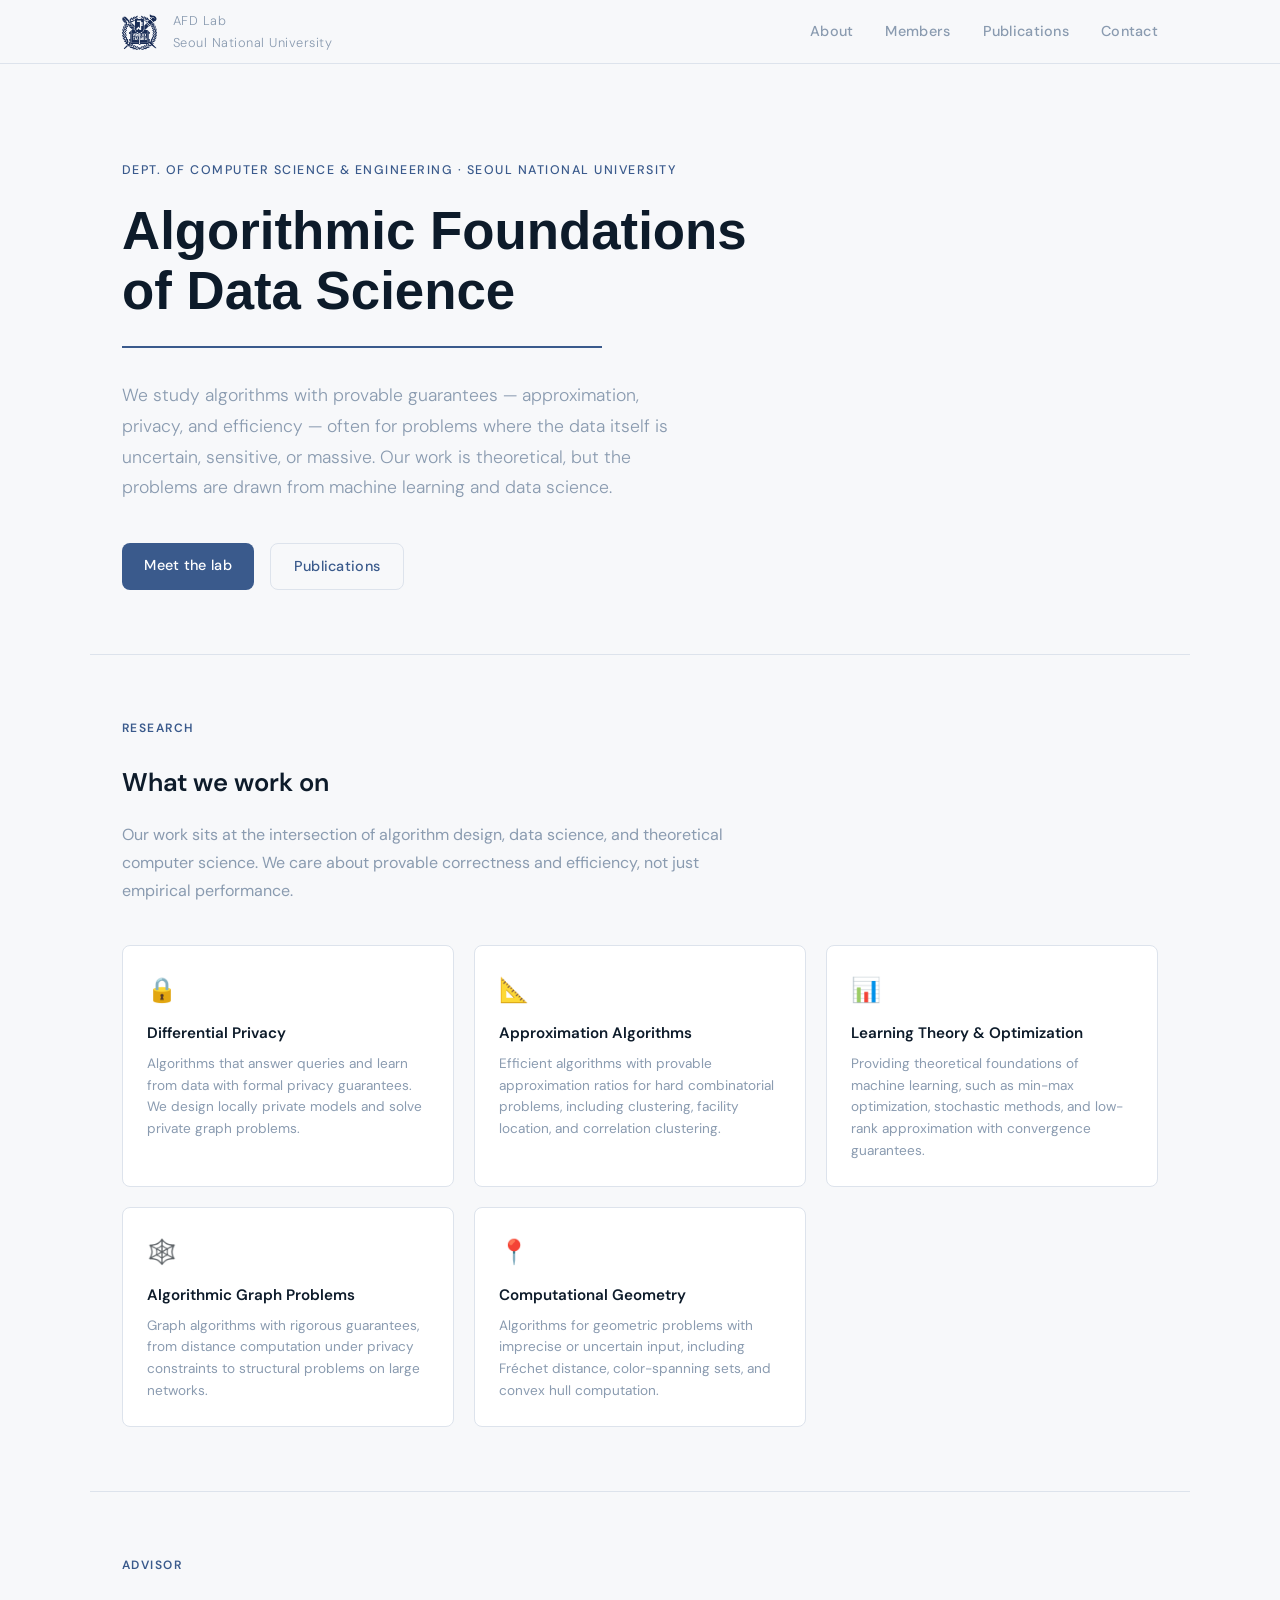
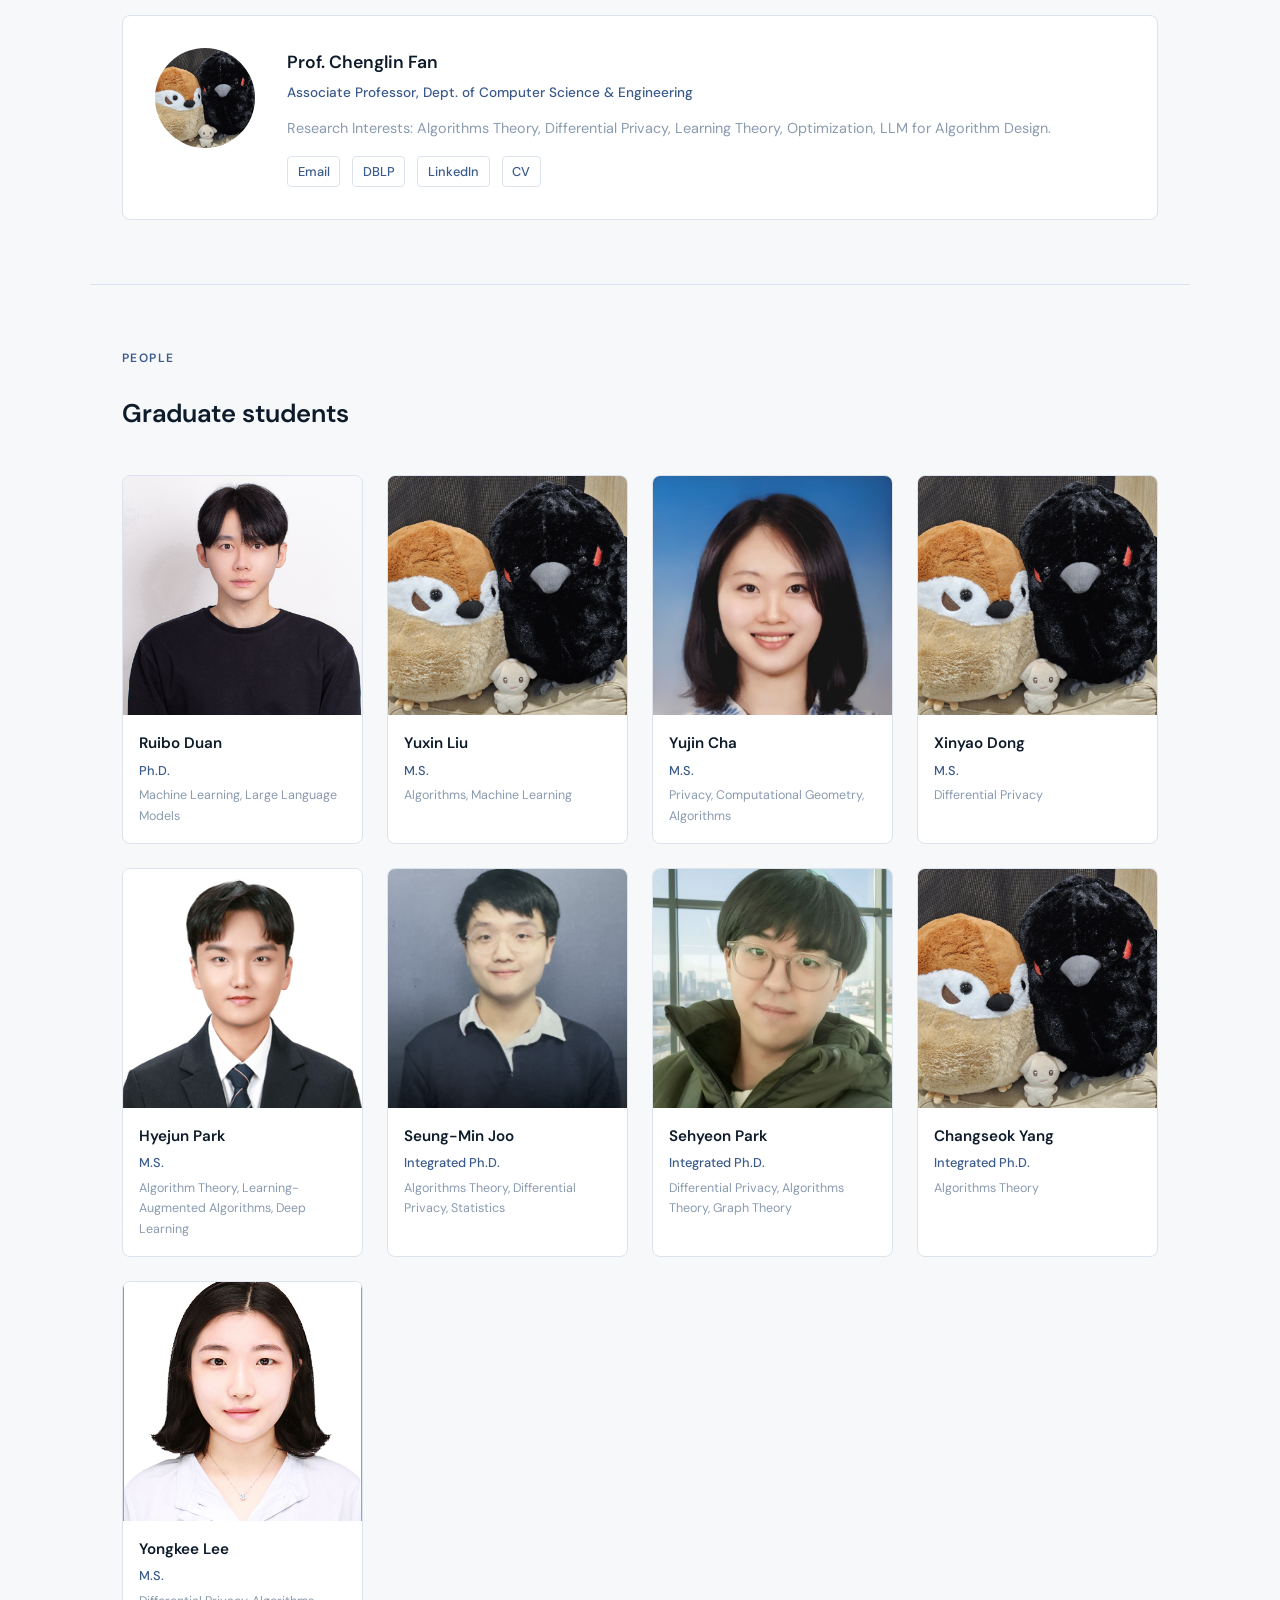
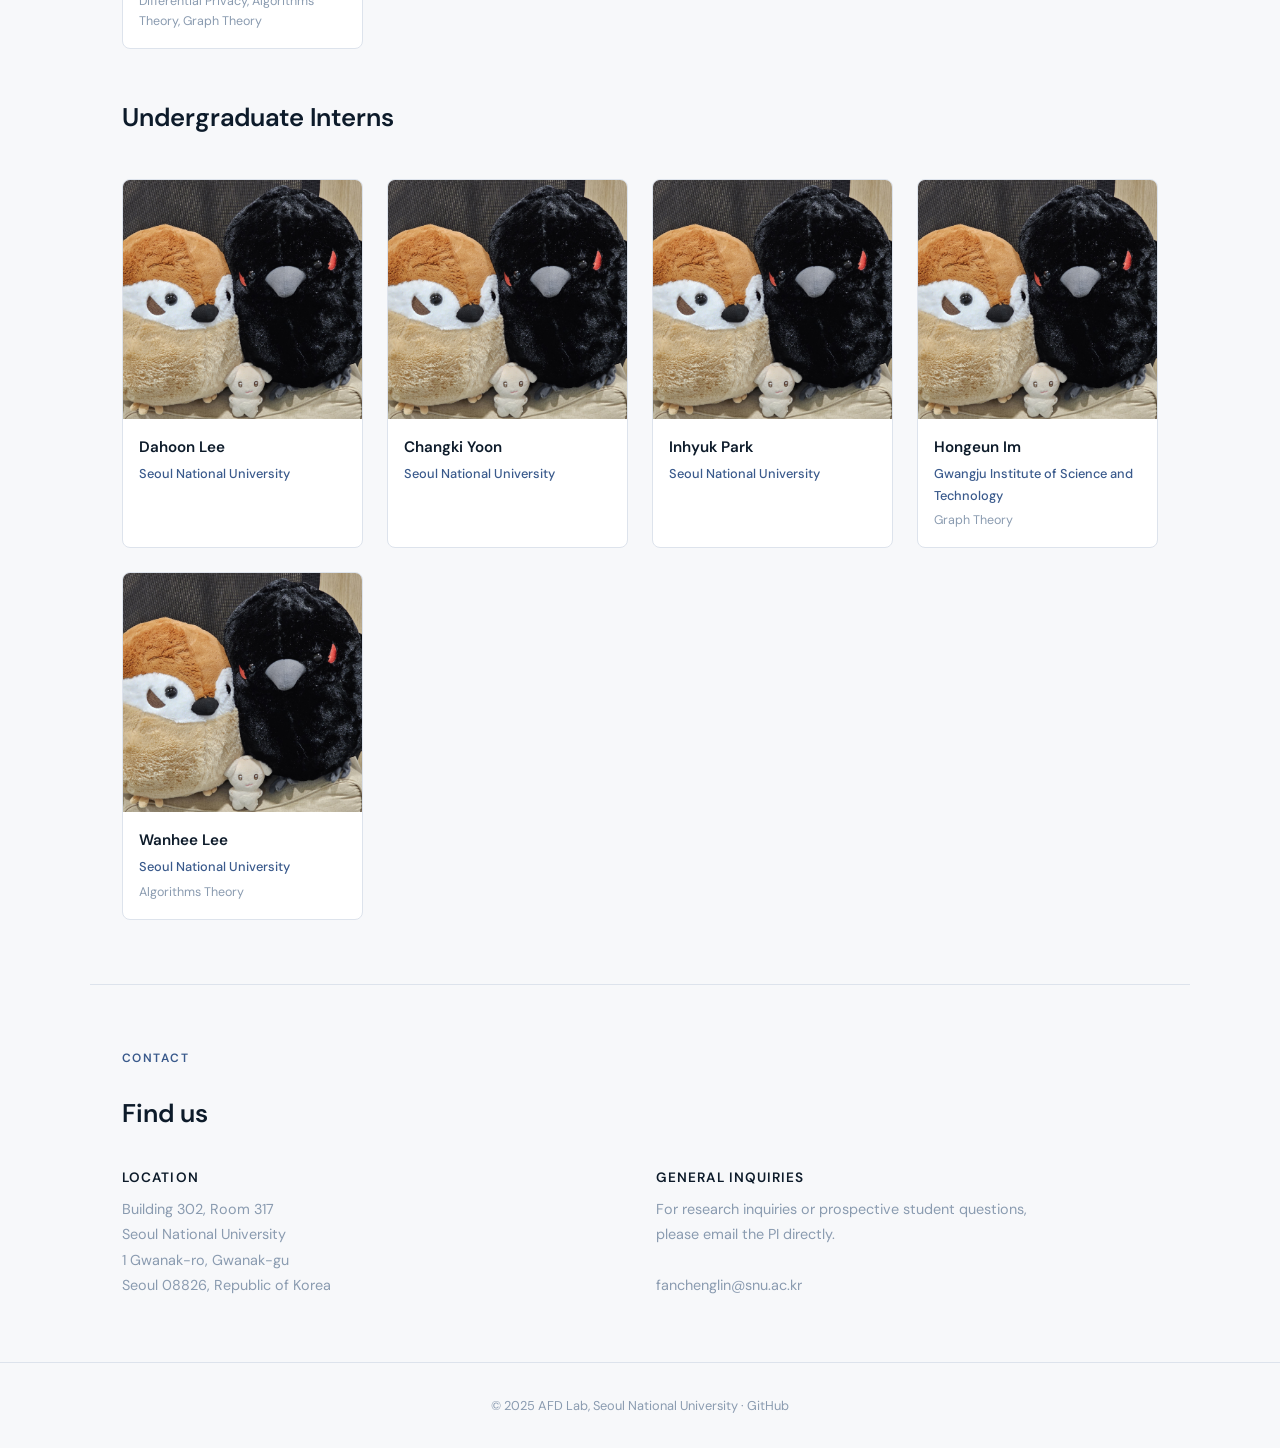
==== commit 7016c16c: "Added Hongeun Im Info" ====
--- a/index.html
+++ b/index.html
@@ -230,6 +230,7 @@
       <div class="member-info">
         <h3>Hongeun Im</h3>
         <p class="role">Gwangju Institute of Science and Technology</p>
+        <p class="research">Graph Theory</p>
       </div>
     </a>
     <a class="member-card">
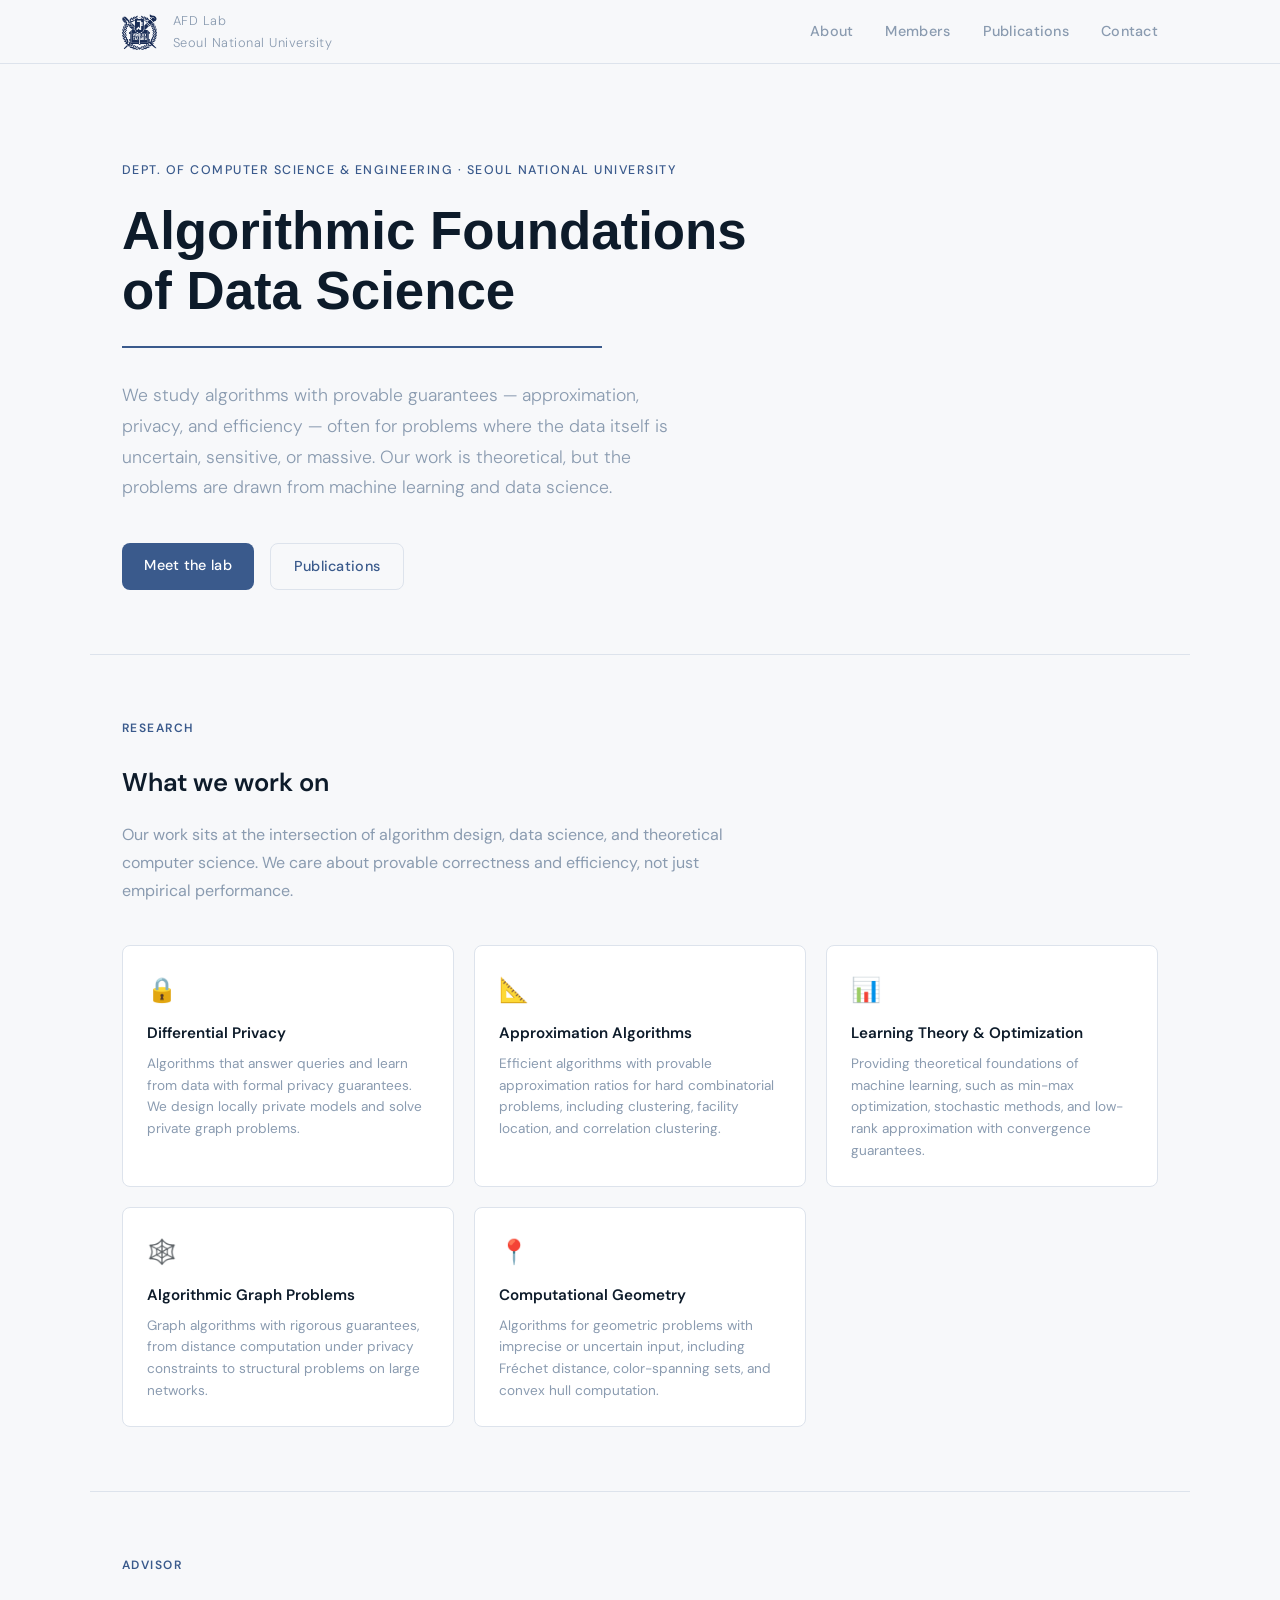
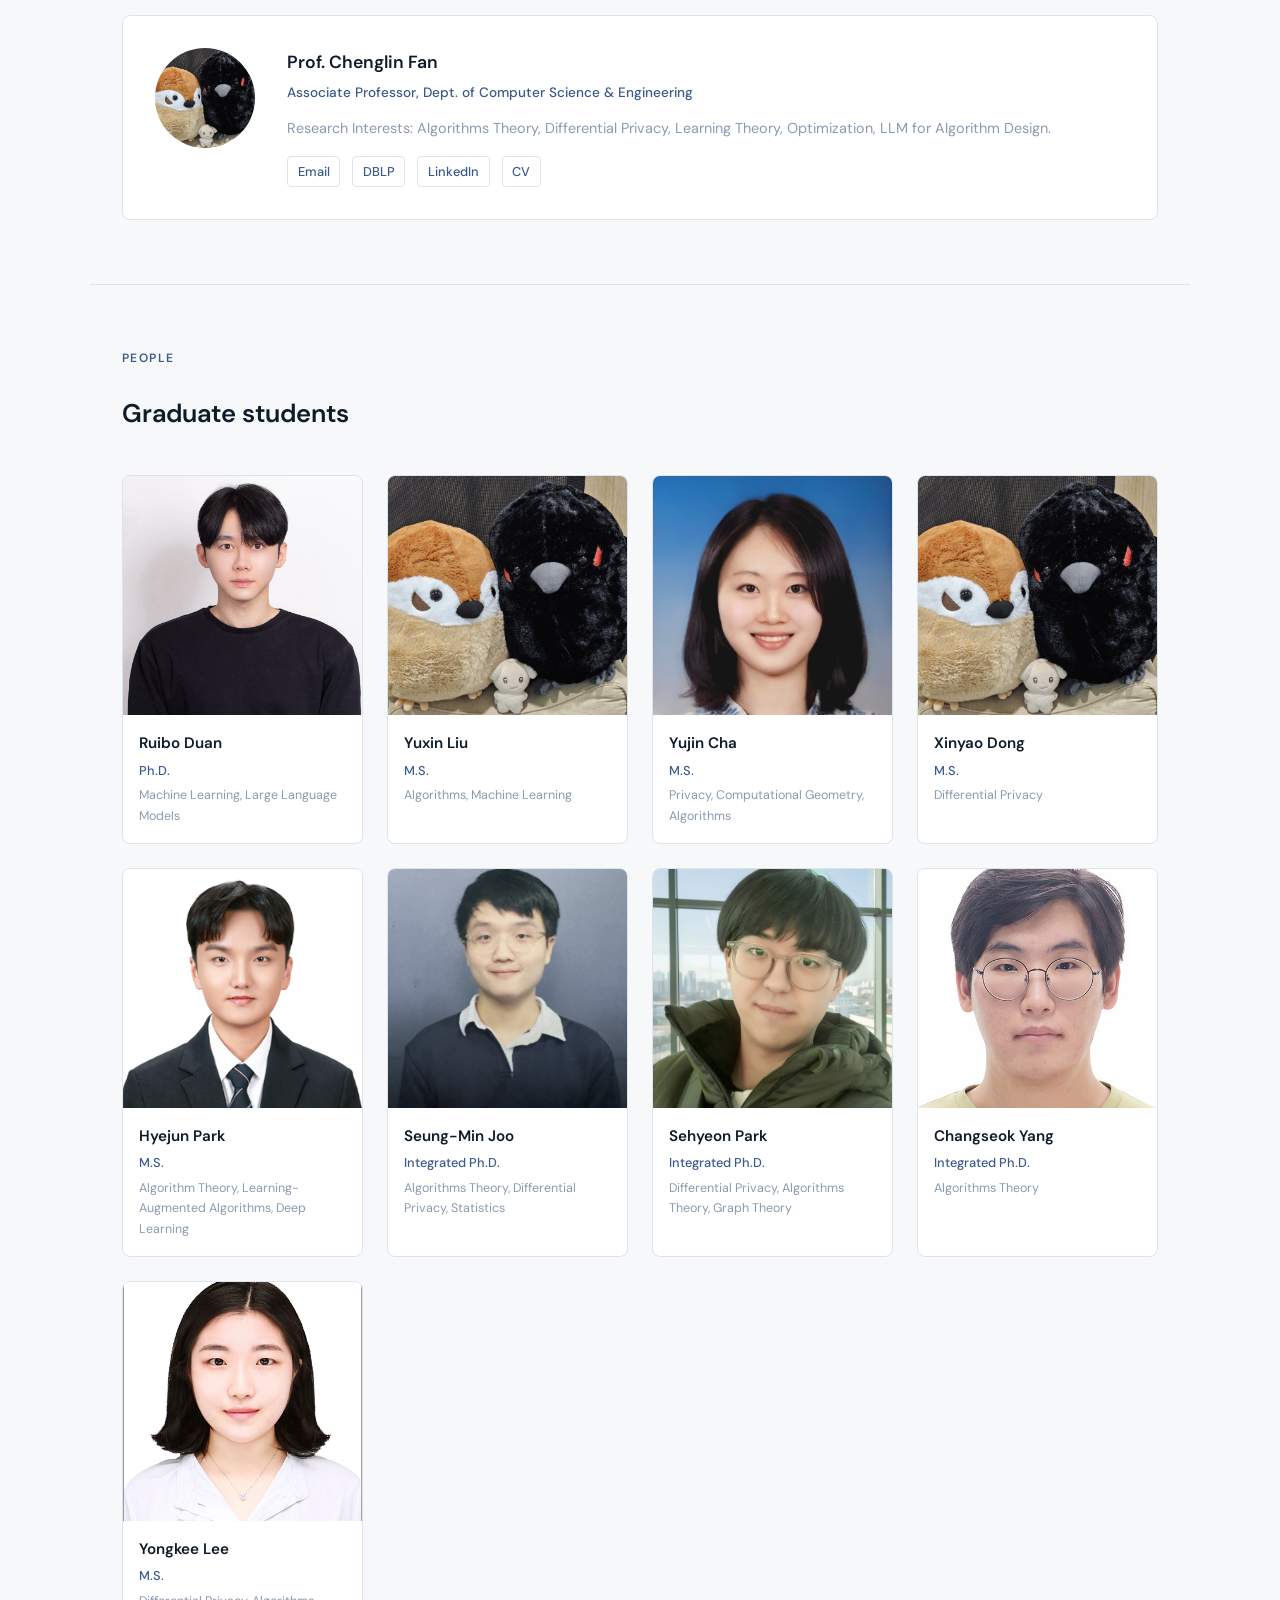
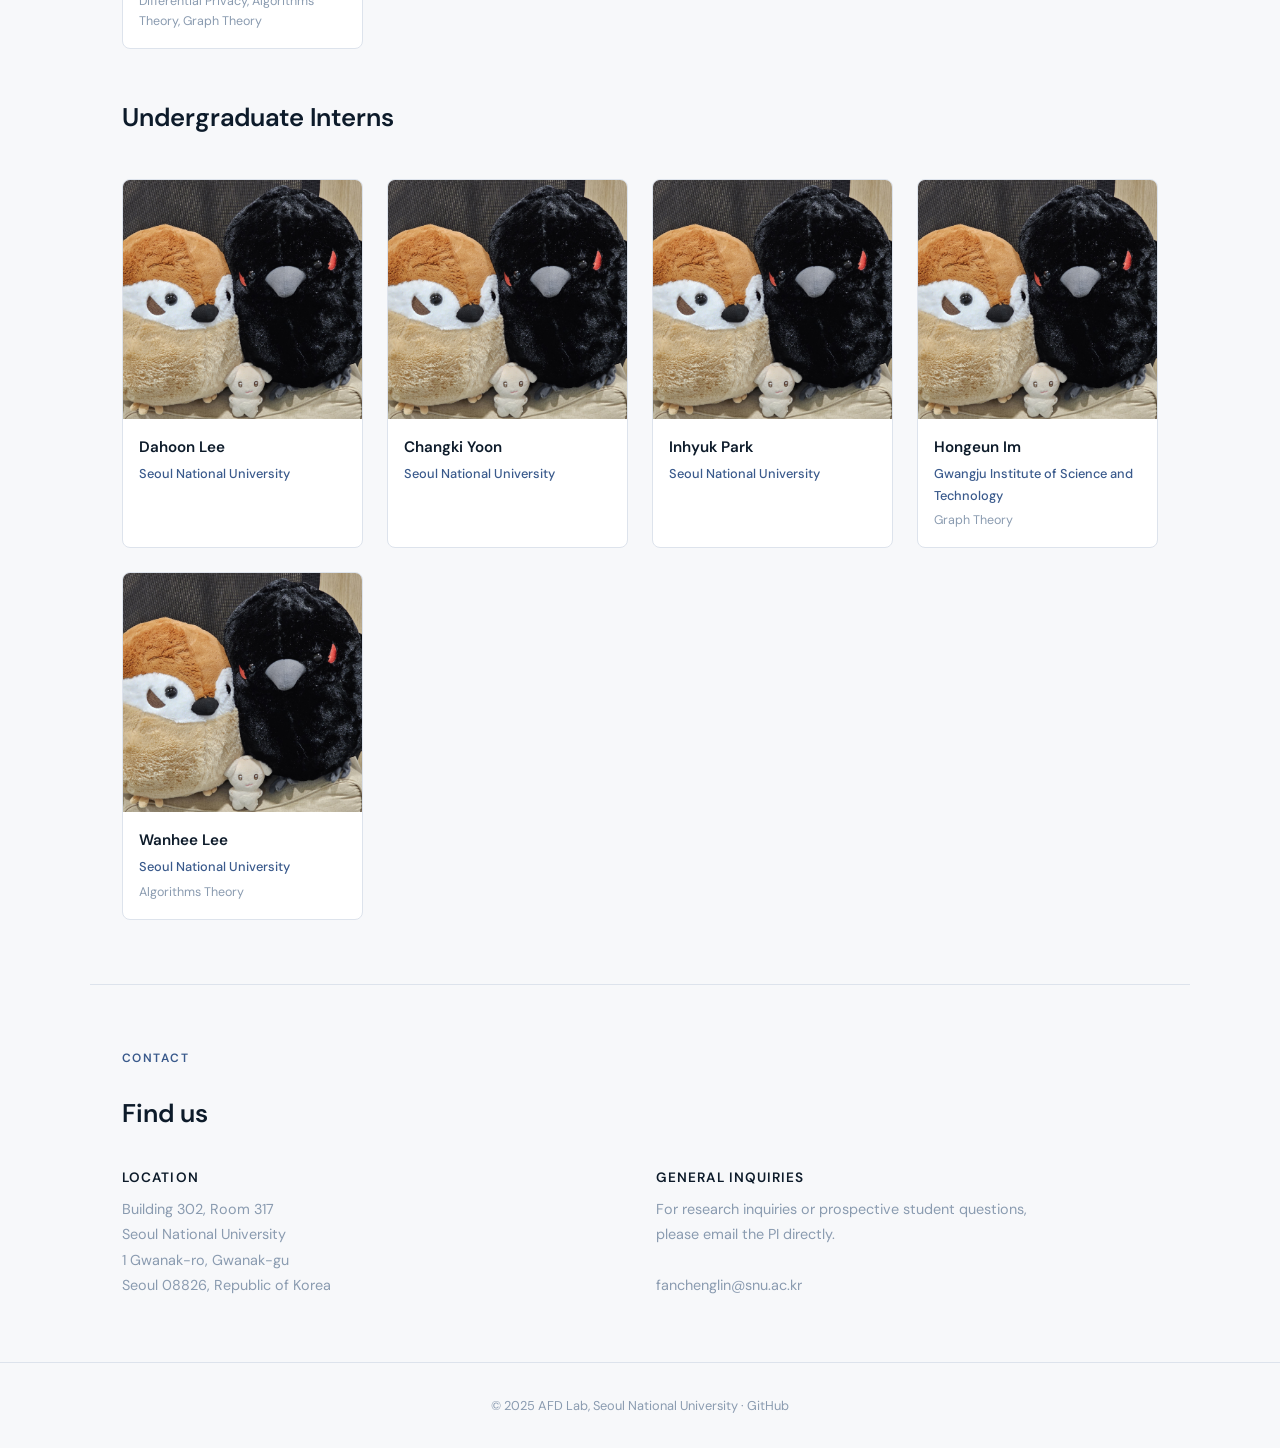
==== commit 36d9b650: "Added Changseok Yang Info" ====
--- a/index.html
+++ b/index.html
@@ -182,8 +182,8 @@
         <p class="research">Differential Privacy, Algorithms Theory, Graph Theory</p>
       </div>
     </a>
-    <a href="members/template.html" class="member-card">
-      <div class="member-photo"><img src="img/truefalse.jpg" alt="Lab mascot"></div>
+    <a href="members/yang-changseok.html" class="member-card">
+      <div class="member-photo"><img src="img/yang-changseok.jpg" alt="Lab mascot"></div>
       <div class="member-info">
         <h3>Changseok Yang</h3>
         <p class="role">Integrated Ph.D.</p>
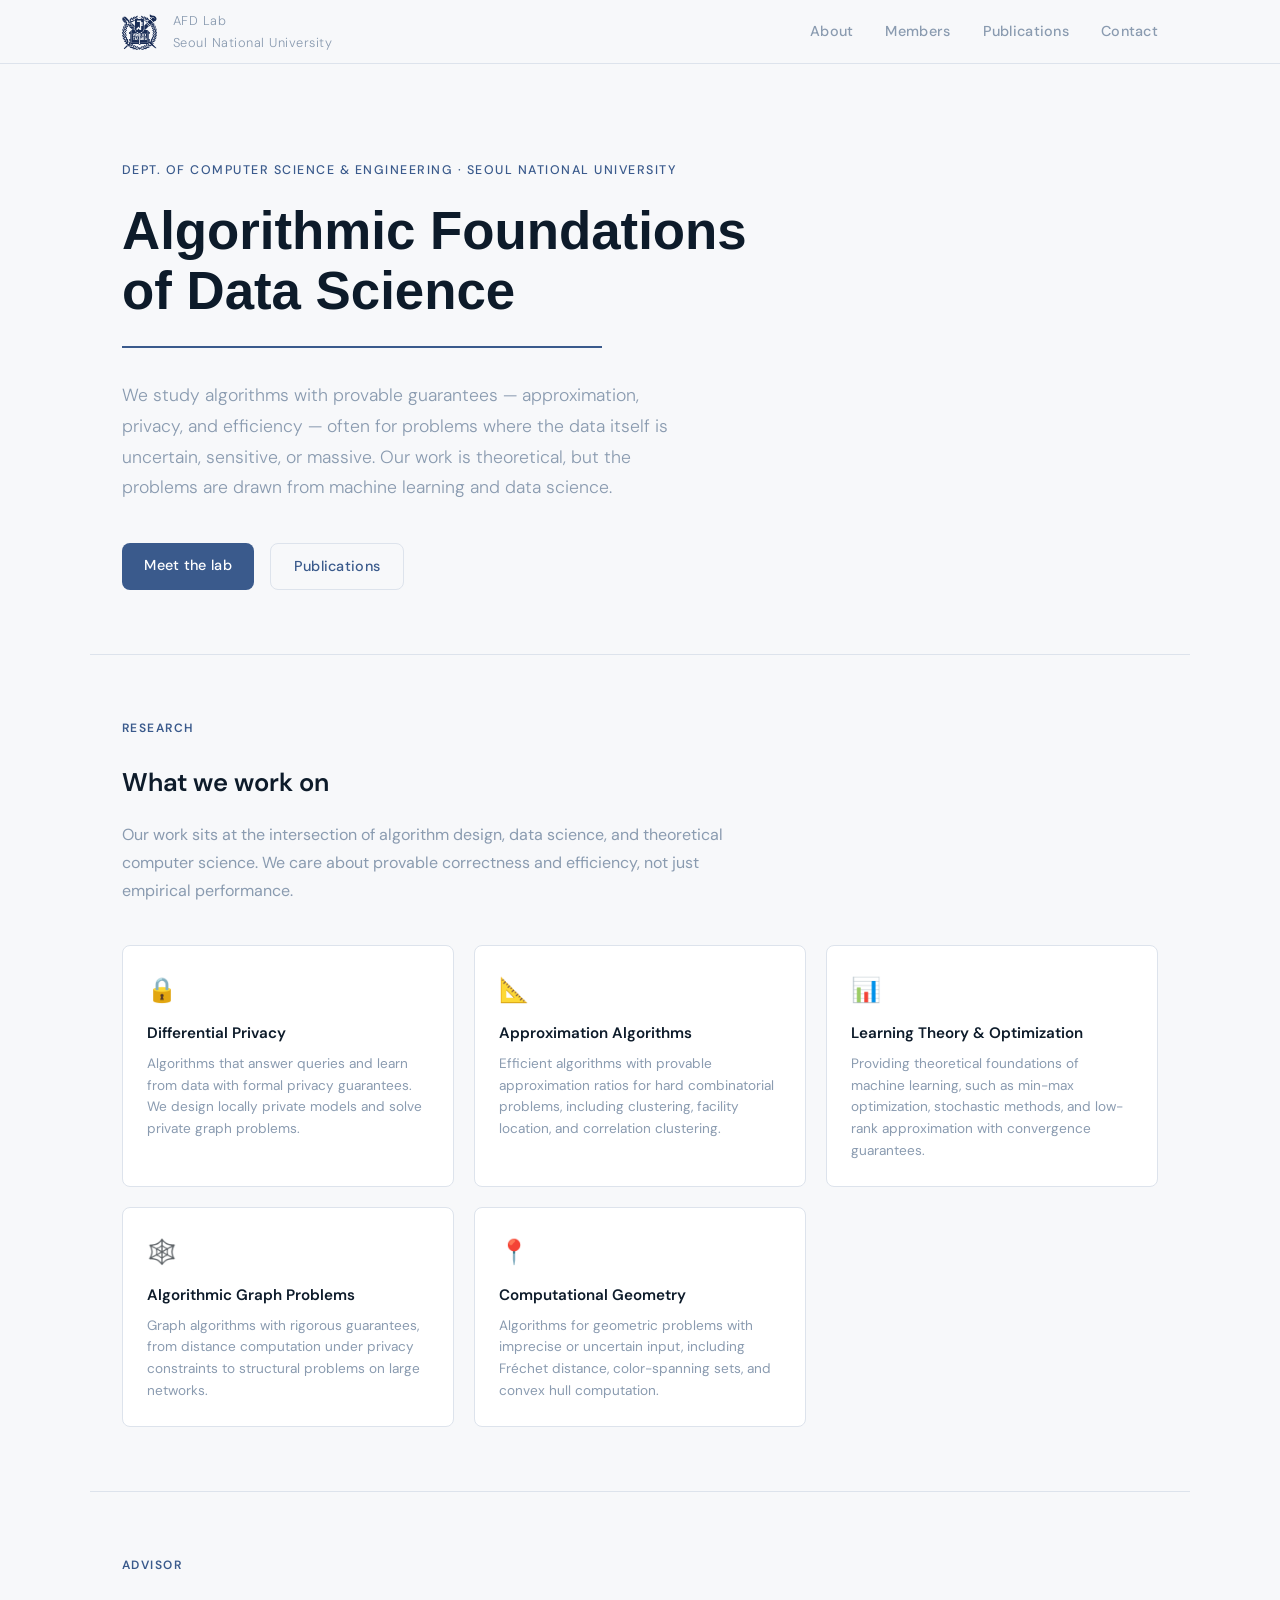
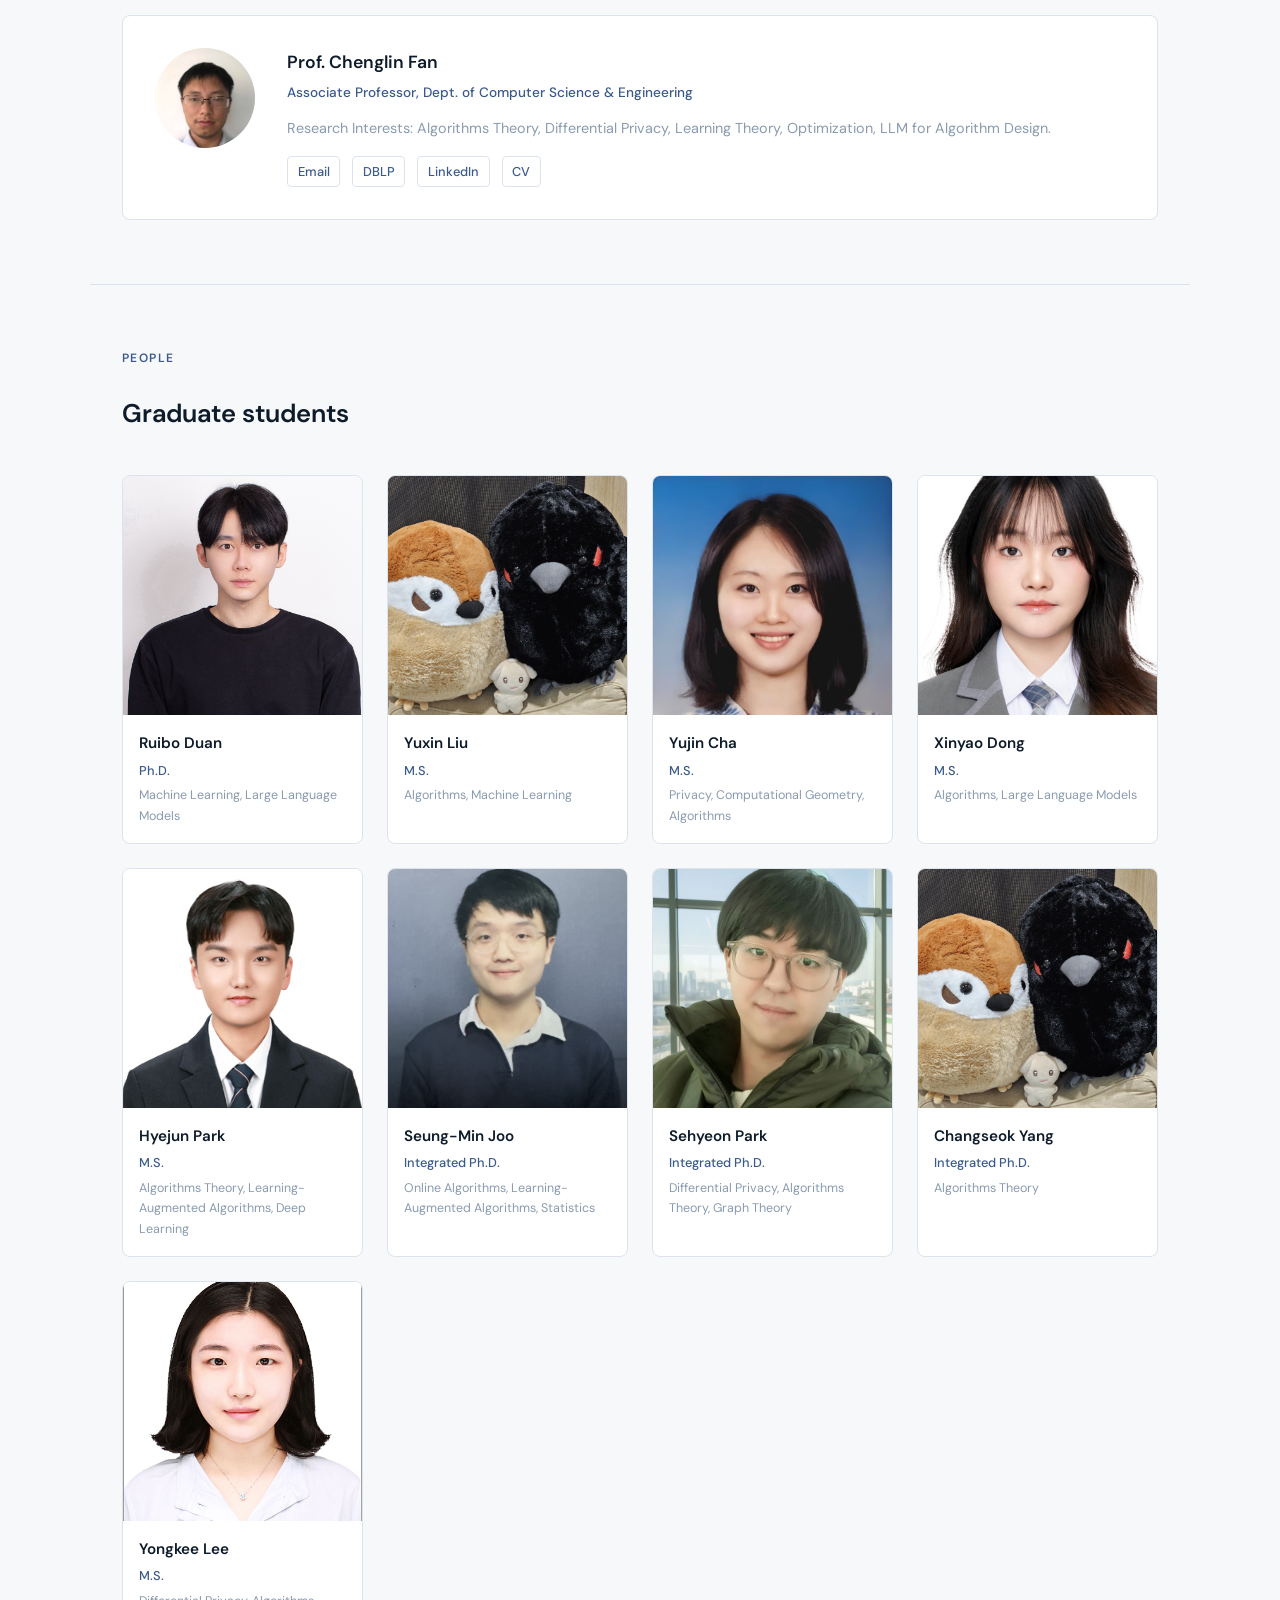
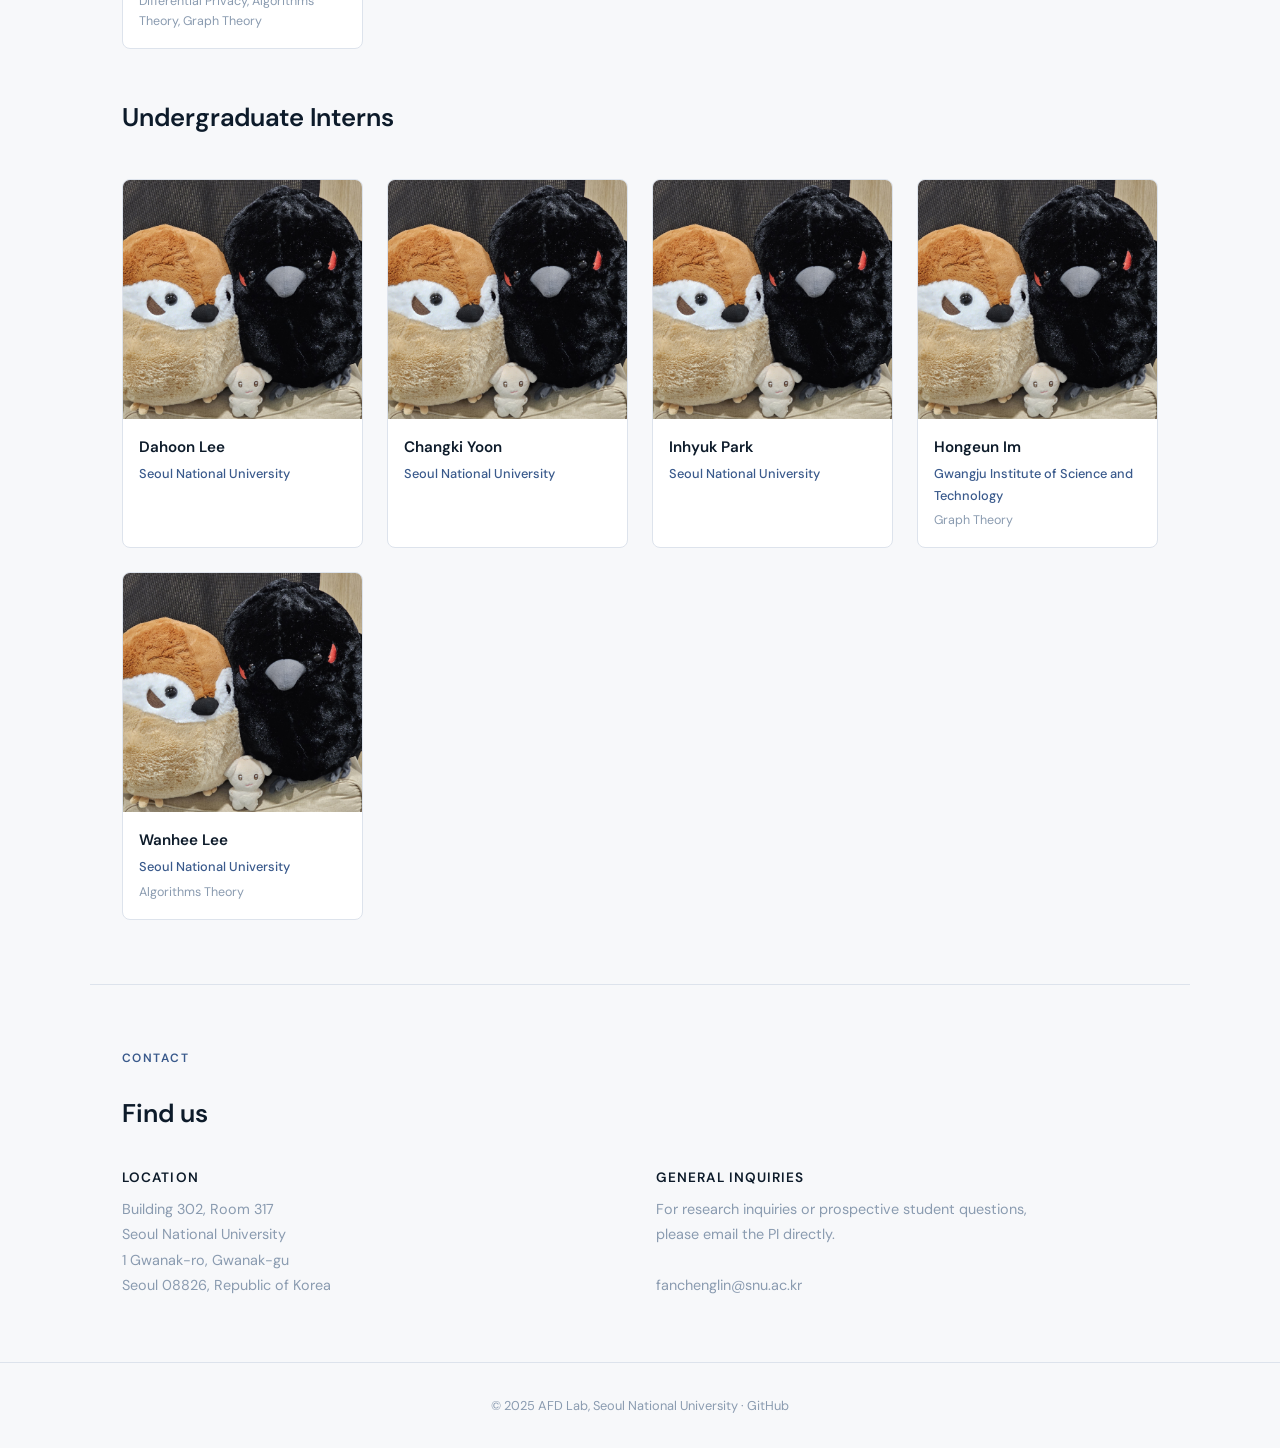
==== commit 1b7fef74: "Added Chenglin Fan Photo" ====
--- a/index.html
+++ b/index.html
@@ -101,7 +101,7 @@
 <section id="pi">
   <p class="section-label">Advisor</p>
   <div class="pi-card">
-    <div class="pi-photo" aria-label="Professor photo"><img src="img/truefalse.jpg" alt="Lab mascot"></div>
+    <div class="pi-photo" aria-label="Professor photo"><img src="img/chenglin-fan.avif" alt=Chenglin Fan></div>
     <div class="pi-info">
       <h3>Prof. Chenglin Fan</h3>
       <p class="pi-title">Associate Professor, Dept. of Computer Science &amp; Engineering</p>
@@ -150,12 +150,12 @@
         <p class="research">Privacy, Computational Geometry, Algorithms</p>
       </div>
     </a>
-    <a href="members/template.html" class="member-card">
-      <div class="member-photo"><img src="img/truefalse.jpg" alt="Lab mascot"></div>
+    <a href="members/xinyao-dong.html" class="member-card">
+      <div class="member-photo"><img src="img/xinyao-dong.png" alt="Xinyao Dong"></div>
       <div class="member-info">
         <h3>Xinyao Dong</h3>
         <p class="role">M.S.</p>
-        <p class="research">Differential Privacy</p>
+        <p class="research">Algorithms, Large Language Models</p>
       </div>
     </a>
     <a href="members/park-hyejun.html" class="member-card">
@@ -163,7 +163,7 @@
       <div class="member-info">
         <h3>Hyejun Park</h3>
         <p class="role">M.S.</p>
-        <p class="research">Algorithm Theory, Learning-Augmented Algorithms, Deep Learning</p>
+        <p class="research">Algorithms Theory, Learning-Augmented Algorithms, Deep Learning</p>
       </div>
     </a>
     <a href="members/joo-seungmin.html" class="member-card">
@@ -171,7 +171,7 @@
       <div class="member-info">
         <h3>Seung-Min Joo</h3>
         <p class="role">Integrated Ph.D.</p>
-        <p class="research">Algorithms Theory, Differential Privacy, Statistics</p>
+        <p class="research">Online Algorithms, Learning-Augmented Algorithms, Statistics</p>
       </div>
     </a>
     <a href="members/park-sehyeon.html" class="member-card">
@@ -182,8 +182,8 @@
         <p class="research">Differential Privacy, Algorithms Theory, Graph Theory</p>
       </div>
     </a>
-    <a href="members/yang-changseok.html" class="member-card">
-      <div class="member-photo"><img src="img/yang-changseok.jpg" alt="Lab mascot"></div>
+    <a href="members/template.html" class="member-card">
+      <div class="member-photo"><img src="img/truefalse.jpg" alt="Lab mascot"></div>
       <div class="member-info">
         <h3>Changseok Yang</h3>
         <p class="role">Integrated Ph.D.</p>
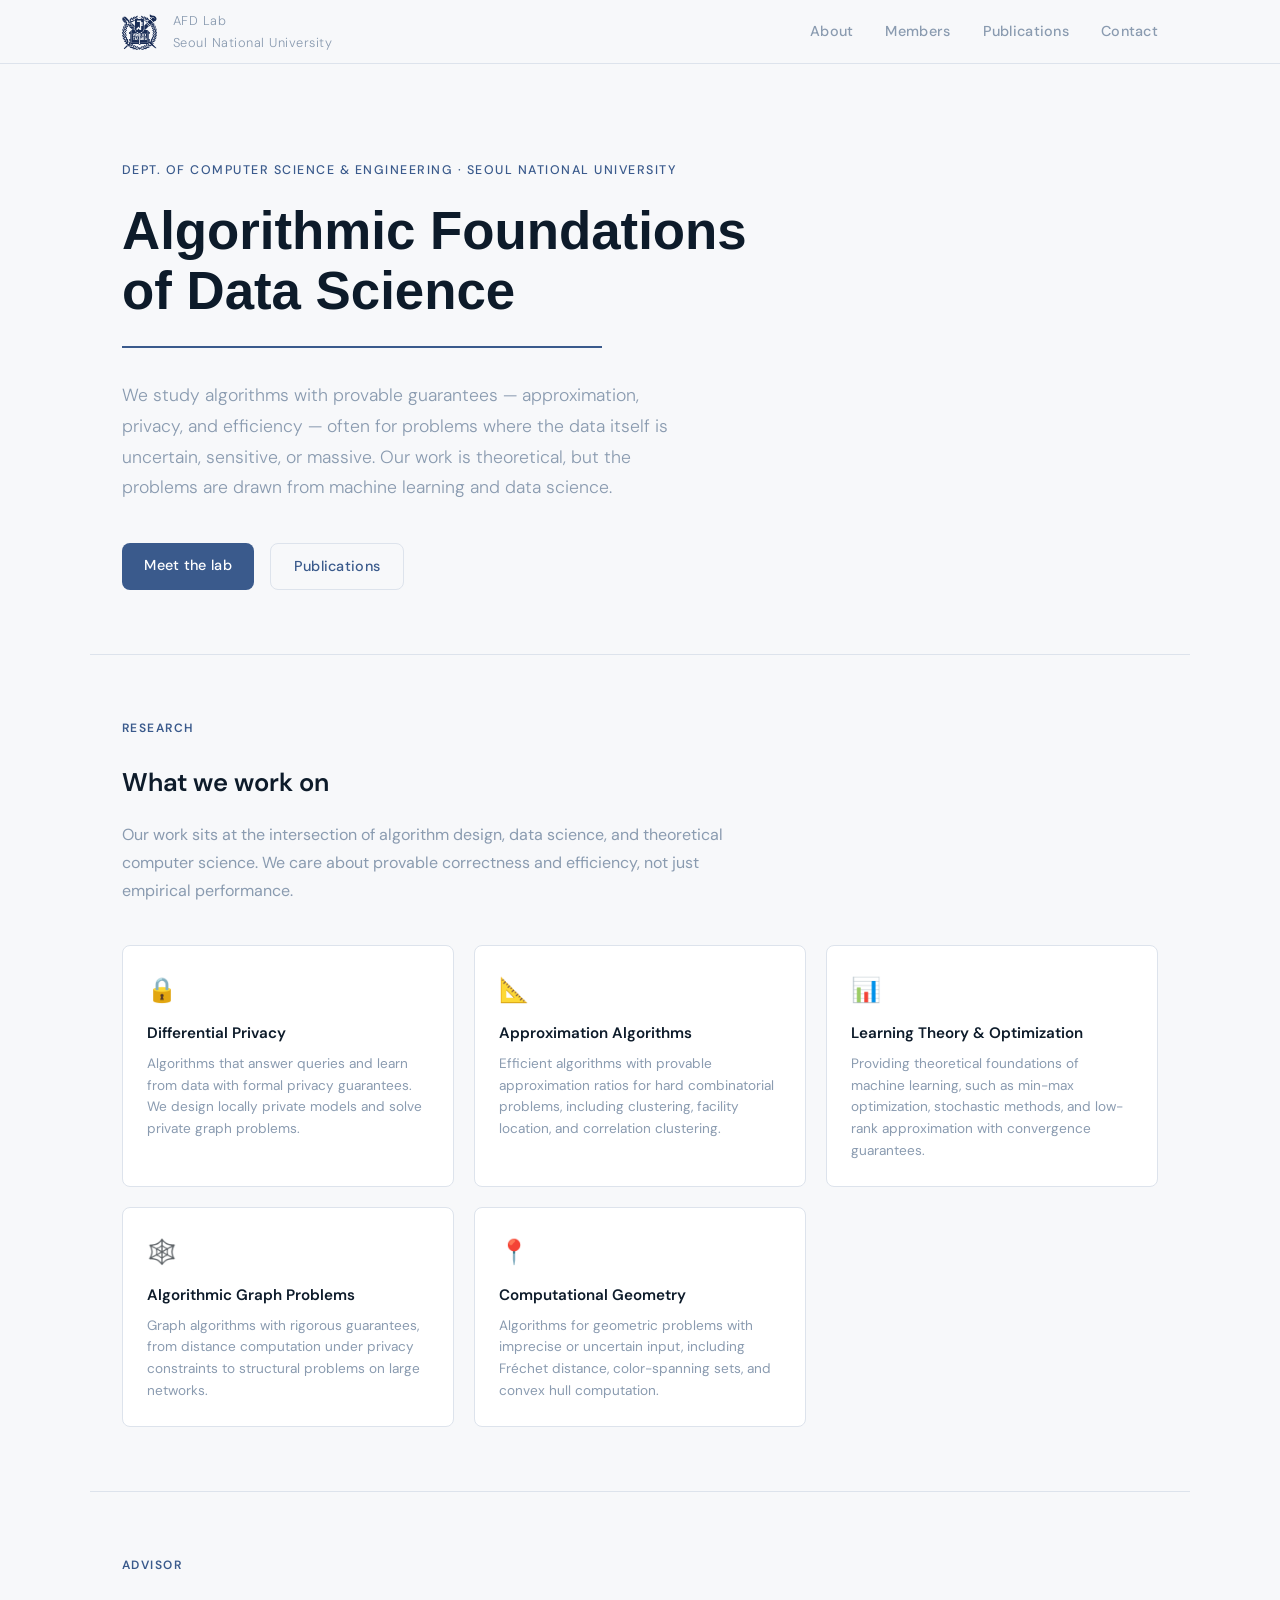
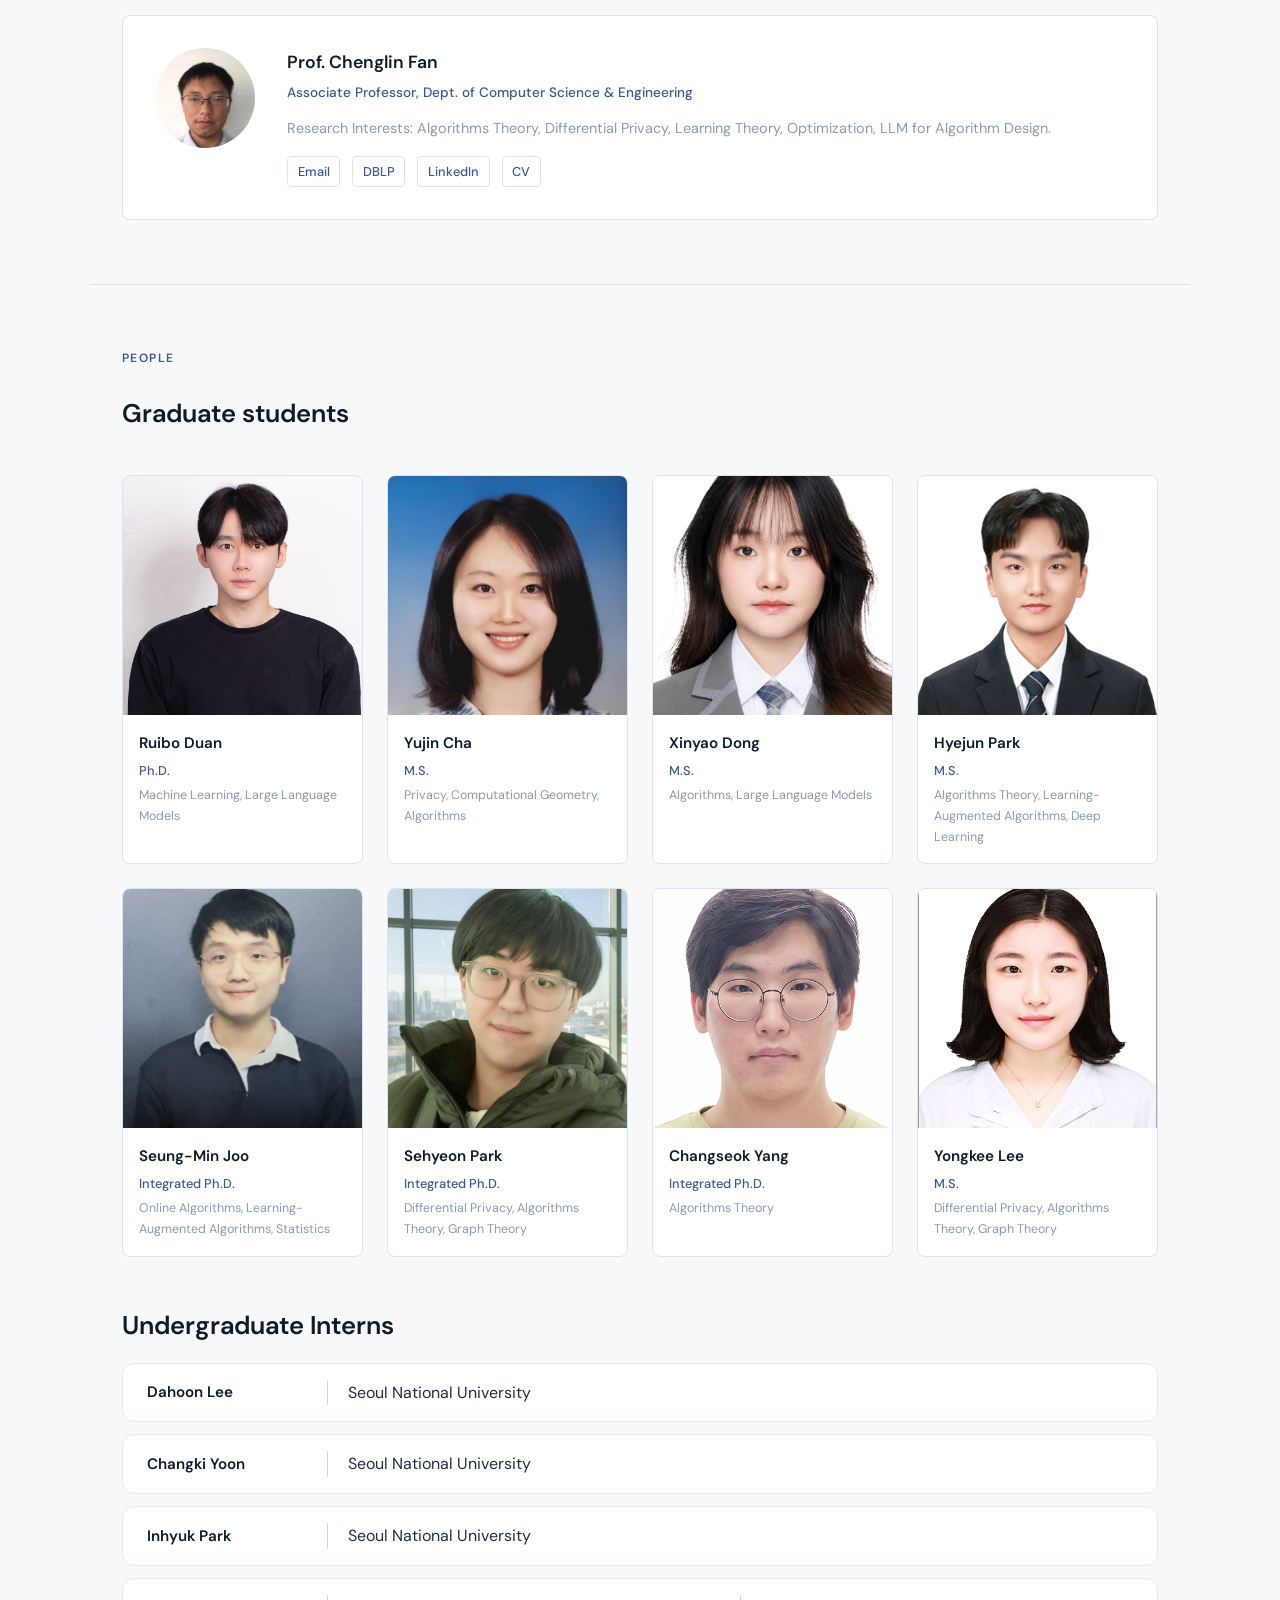
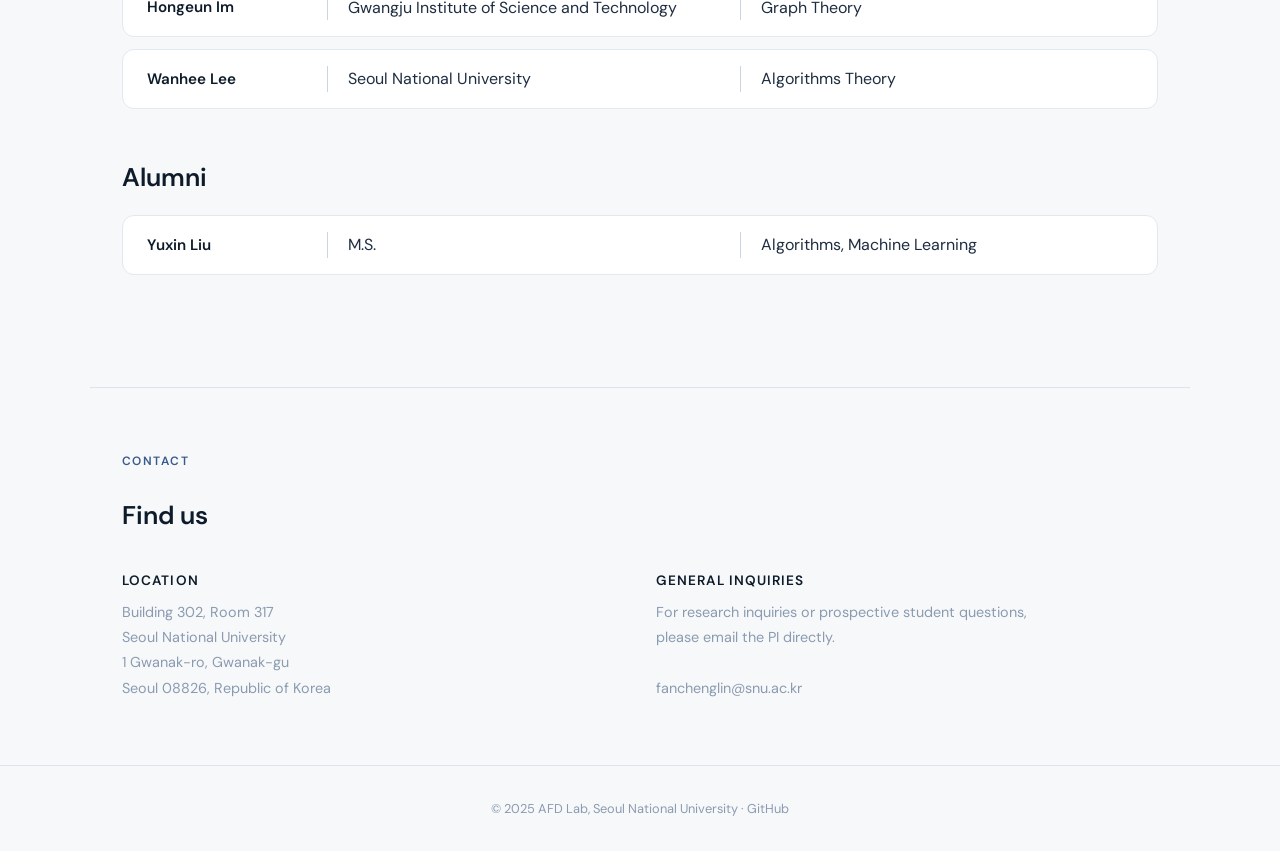
==== commit 6236dbd2: "design change for interns and alumni" ====
--- a/index.html
+++ b/index.html
@@ -133,15 +133,6 @@
       </div>
     </a>
 
-    <a href="members/template.html" class="member-card">
-      <div class="member-photo"><img src="img/truefalse.jpg" alt="Lab mascot"></div>
-      <div class="member-info">
-        <h3>Yuxin Liu</h3>
-        <p class="role">M.S.</p>
-        <p class="research">Algorithms, Machine Learning</p>
-      </div>
-    </a>
-
     <a href="members/cha-yujin.html" class="member-card">
       <div class="member-photo"><img src="img/cha-yujin.JPG" alt="Yujin Cha"></div>
       <div class="member-info">
@@ -182,8 +173,8 @@
         <p class="research">Differential Privacy, Algorithms Theory, Graph Theory</p>
       </div>
     </a>
-    <a href="members/template.html" class="member-card">
-      <div class="member-photo"><img src="img/truefalse.jpg" alt="Lab mascot"></div>
+    <a href="members/yang-changseok.html" class="member-card">
+      <div class="member-photo"><img src="img/yang-changseok.jpg" alt="Changseok Yang"></div>
       <div class="member-info">
         <h3>Changseok Yang</h3>
         <p class="role">Integrated Ph.D.</p>
@@ -200,49 +191,40 @@
     </a>
   </div>
 
-
   <h2 class="section-title">Undergraduate Interns</h2>
-
-  <div class="members-grid">
-    <a class="member-card">
-      <div class="member-photo"><img src="img/truefalse.jpg" alt="Dahoon Lee"></div>
-      <div class="member-info">
-        <h3>Dahoon Lee</h3>
-        <p class="role">Seoul National University</p>
-      </div>
-    </a>
-    <a class="member-card">
-      <div class="member-photo"><img src="img/truefalse.jpg" alt="Changki Yoon"></div>
-      <div class="member-info">
-        <h3>Changki Yoon</h3>
-        <p class="role">Seoul National University</p>
-      </div>
-    </a>
-    <a class="member-card">
-      <div class="member-photo"><img src="img/truefalse.jpg" alt="Inhyuk Park"></div>
-      <div class="member-info">
-        <h3>Inhyuk Park</h3>
-        <p class="role">Seoul National University</p>
-      </div>
-    </a>
-    <a class="member-card">
-      <div class="member-photo"><img src="img/truefalse.jpg" alt="Hongeun Im"></div>
-      <div class="member-info">
-        <h3>Hongeun Im</h3>
-        <p class="role">Gwangju Institute of Science and Technology</p>
-        <p class="research">Graph Theory</p>
-      </div>
-    </a>
-    <a class="member-card">
-      <div class="member-photo"><img src="img/truefalse.jpg" alt="Wanhee Lee"></div>
-      <div class="member-info">
-        <h3>Wanhee Lee</h3>
-        <p class="role">Seoul National University</p>
-        <p class="research">Algorithms Theory</p>
-      </div>
-    </a>
-
-  </div>
+  <ul class="member-rows" role="list">
+    <li class="member-card member-row">
+      <span class="member-row-name">Dahoon Lee</span>
+      <span class="member-row-details">Seoul National University</span>
+    </li>
+    <li class="member-card member-row">
+      <span class="member-row-name">Changki Yoon</span>
+      <span class="member-row-details">Seoul National University</span>
+    </li>
+    <li class="member-card member-row">
+      <span class="member-row-name">Inhyuk Park</span>
+      <span class="member-row-details">Seoul National University</span>
+    </li>
+    <li class="member-card member-row">
+      <span class="member-row-name">Hongeun Im</span>
+      <span class="member-row-details">Gwangju Institute of Science and Technology</span>
+      <span class="member-row-research">Graph Theory</span>
+    </li>
+    <li class="member-card member-row">
+      <span class="member-row-name">Wanhee Lee</span>
+      <span class="member-row-details">Seoul National University</span>
+      <span class="member-row-research">Algorithms Theory</span>
+    </li>
+  </ul>
+
+  <h2 class="section-title">Alumni</h2>
+  <ul class="member-rows" role="list">
+    <li class="member-card member-row">
+      <span class="member-row-name"><a href="members/template.html">Yuxin Liu</a></span>
+      <span class="member-row-details">M.S.</span>
+      <span class="member-row-research">Algorithms, Machine Learning</span>
+    </li>
+  </ul>
 
 </section>
 
--- a/css/style.css
+++ b/css/style.css
@@ -267,21 +267,79 @@
 .member-info {
   padding: 1rem;
 }
-.member-info h3 {
+.member-info h3, .member-row-name {
   font-size: 0.95rem;
   font-weight: 600;
   color: var(--navy);
 }
-.member-info .role {
+.member-info .role{
   font-size: 0.8rem;
   color: var(--accent);
   margin-top: 0.2rem;
   font-weight: 500;
 }
-.member-info .research {
+.member-info .research{
   font-size: 0.78rem;
   color: var(--muted);
   margin-top: 0.3rem;
+}
+
+.member-rows {
+  display: grid;
+  grid-template-columns: minmax(0, 1fr);
+  gap: 0.75rem;
+  list-style: none;
+  margin: 0 0 3rem;
+  padding: 0;
+}
+.member-row {
+  display: grid;
+  grid-template-columns: 10rem minmax(0, 1fr);
+  align-items: center;
+  gap: 1.25rem;
+  box-sizing: border-box;
+  width: 100%;
+  min-width: 0;
+  margin: 0;
+  padding: 1rem 1.5rem;
+  border: 1px solid #e2e8f0;
+  border-radius: 12px;
+  text-align: left;
+  line-height: 1.6;
+}
+.member-row-name {
+  min-width: 0;
+}
+.member-row-details {
+  min-width: 0;
+  padding-left: 1.25rem;
+  border-left: 1px solid #cbd5e1;
+  overflow-wrap: anywhere;
+}
+
+@media (min-width: 751px) {
+  .member-row:has(> .member-row-research) {
+    grid-template-columns: 10rem minmax(0, 1fr) minmax(0, 1fr);
+  }
+}
+
+.member-row-research {
+  min-width: 0;
+  padding-left: 1.25rem;
+  border-left: 1px solid #cbd5e1;
+  overflow-wrap: anywhere;
+}
+
+@media (max-width: 750px) {
+  .member-row {
+    grid-template-columns: minmax(0, 1fr);
+    gap: 0.25rem;
+    padding: 1rem 1.125rem;
+  }
+  .member-row-details, .member-row-research{
+    padding-left: 0;
+    border-left: 0;
+  }
 }
 
 /* ── PI card ── */
